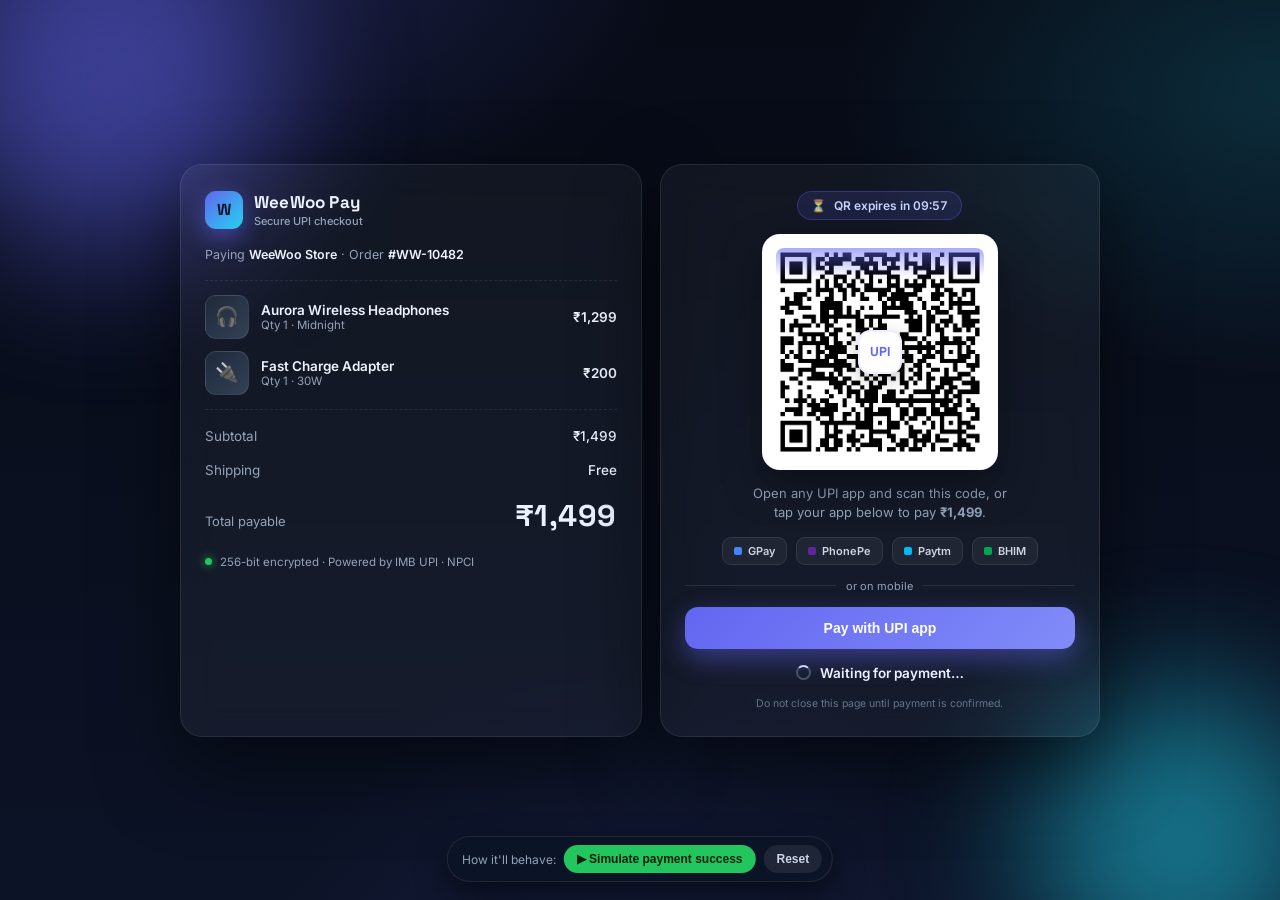
==== docs/imb/mockup/checkout-mockup.html @ d008a726 "Add branded high-end checkout page mockup Self-contained interactive HTML mockup of the WeeWoo Pay U" ====
<!doctype html>
<html lang="en">
<head>
<meta charset="utf-8"/>
<meta name="viewport" content="width=device-width, initial-scale=1"/>
<title>WeeWoo Pay — Checkout</title>
<link rel="preconnect" href="https://fonts.googleapis.com">
<link href="https://fonts.googleapis.com/css2?family=Inter:wght@400;500;600;700;800&family=Space+Grotesk:wght@500;600;700&display=swap" rel="stylesheet">
<style>
:root{
  --bg0:#070b16; --bg1:#0c1326; --card:rgba(255,255,255,.045);
  --stroke:rgba(255,255,255,.09); --text:#eef2ff; --muted:#94a3b8;
  --brand:#6366f1; --brand2:#22d3ee; --ok:#22c55e; --fail:#ef4444;
  --radius:22px;
}
*{box-sizing:border-box}
html,body{height:100%}
body{
  margin:0; font-family:Inter,-apple-system,BlinkMacSystemFont,"Segoe UI",sans-serif;
  color:var(--text); background:var(--bg0);
  background:
    radial-gradient(900px 500px at 12% -8%, rgba(99,102,241,.28), transparent 60%),
    radial-gradient(800px 520px at 100% 10%, rgba(34,211,238,.16), transparent 55%),
    radial-gradient(700px 700px at 50% 120%, rgba(99,102,241,.12), transparent 60%),
    linear-gradient(180deg,var(--bg0),var(--bg1));
  min-height:100vh; display:grid; place-items:center; padding:28px 16px;
  -webkit-font-smoothing:antialiased;
}
.orb{position:fixed;border-radius:50%;filter:blur(70px);opacity:.5;z-index:0;animation:float 14s ease-in-out infinite}
.orb.a{width:340px;height:340px;background:#6366f1;top:-80px;left:-60px}
.orb.b{width:300px;height:300px;background:#22d3ee;bottom:-90px;right:-50px;animation-delay:-5s}
@keyframes float{0%,100%{transform:translateY(0)}50%{transform:translateY(26px)}}

.wrap{position:relative;z-index:1;width:min(920px,100%);
  display:grid;grid-template-columns:1.05fr 1fr;gap:18px}
@media (max-width:760px){.wrap{grid-template-columns:1fr}}

.card{background:var(--card);border:1px solid var(--stroke);border-radius:var(--radius);
  backdrop-filter:blur(16px);box-shadow:0 30px 80px rgba(0,0,0,.5)}

/* ---- left: order summary ---- */
.summary{padding:26px 24px;display:flex;flex-direction:column;gap:18px}
.brand{display:flex;align-items:center;gap:11px}
.logo{width:38px;height:38px;border-radius:11px;display:grid;place-items:center;font-weight:800;
  font-family:"Space Grotesk";background:linear-gradient(135deg,var(--brand),var(--brand2));color:#04122b;
  box-shadow:0 8px 22px rgba(99,102,241,.5)}
.brand b{font-family:"Space Grotesk";font-size:17px;letter-spacing:.2px}
.brand span{display:block;font-size:11px;color:var(--muted);font-weight:500;margin-top:1px}
.merchant{font-size:12.5px;color:var(--muted)}
.merchant b{color:var(--text);font-weight:600}

.line{display:flex;justify-content:space-between;align-items:center;font-size:13.5px;color:var(--muted)}
.line .v{color:var(--text);font-weight:500}
.items{display:flex;flex-direction:column;gap:12px;padding:14px 0;border-top:1px dashed var(--stroke);border-bottom:1px dashed var(--stroke)}
.item{display:flex;gap:12px;align-items:center}
.thumb{width:44px;height:44px;border-radius:11px;background:linear-gradient(135deg,#1e293b,#334155);
  display:grid;place-items:center;font-size:19px;border:1px solid var(--stroke)}
.item .t{font-size:13.5px;font-weight:600}
.item .s{font-size:11.5px;color:var(--muted)}
.item .p{margin-left:auto;font-weight:600;font-size:13.5px}
.total{display:flex;justify-content:space-between;align-items:baseline}
.total .lbl{font-size:13px;color:var(--muted)}
.total .amt{font-family:"Space Grotesk";font-size:30px;font-weight:700;letter-spacing:.5px}
.secure{display:flex;align-items:center;gap:8px;font-size:11.5px;color:var(--muted);margin-top:2px}
.dotg{width:7px;height:7px;border-radius:50%;background:var(--ok);box-shadow:0 0 10px var(--ok)}

/* ---- right: payment ---- */
.pay{padding:26px 24px;display:flex;flex-direction:column;align-items:center;text-align:center;gap:14px;position:relative}
.pill{display:inline-flex;align-items:center;gap:8px;font-size:12px;font-weight:600;color:#c7d2fe;
  background:rgba(99,102,241,.14);border:1px solid rgba(99,102,241,.3);padding:6px 13px;border-radius:999px}
.timer{font-variant-numeric:tabular-nums}
.qrbox{position:relative;background:#fff;border-radius:18px;padding:14px;box-shadow:0 16px 40px rgba(0,0,0,.35)}
.qrbox img{display:block;width:208px;height:208px;border-radius:6px}
.qrbox .badge{position:absolute;inset:auto auto 50% 50%;transform:translate(-50%,50%);
  width:44px;height:44px;border-radius:12px;background:#fff;display:grid;place-items:center;
  box-shadow:0 6px 18px rgba(0,0,0,.25);font-weight:800;color:var(--brand);font-family:"Space Grotesk";font-size:13px;border:2px solid #eef}
.scanline{position:absolute;left:14px;right:14px;top:14px;height:30px;border-radius:8px;
  background:linear-gradient(180deg,rgba(99,102,241,.55),transparent);animation:scan 2.4s ease-in-out infinite;pointer-events:none}
@keyframes scan{0%,100%{transform:translateY(0)}50%{transform:translateY(178px)}}
.howto{font-size:13px;color:var(--muted);line-height:1.5;max-width:260px}
.apps{display:flex;gap:9px;justify-content:center;flex-wrap:wrap}
.appchip{font-size:11px;font-weight:600;color:#cbd5e1;background:rgba(255,255,255,.05);
  border:1px solid var(--stroke);padding:6px 11px;border-radius:9px;display:flex;align-items:center;gap:6px}
.appchip i{width:8px;height:8px;border-radius:2px;display:inline-block}
.sep{display:flex;align-items:center;gap:10px;width:100%;color:var(--muted);font-size:11px}
.sep::before,.sep::after{content:"";flex:1;height:1px;background:var(--stroke)}
.btn{width:100%;padding:13px;border-radius:13px;font-weight:700;font-size:14px;border:0;cursor:pointer;
  background:linear-gradient(135deg,var(--brand),#818cf8);color:#fff;box-shadow:0 10px 26px rgba(99,102,241,.45);
  transition:transform .15s ease, box-shadow .15s}
.btn:hover{transform:translateY(-1px);box-shadow:0 14px 32px rgba(99,102,241,.55)}
.status{display:flex;align-items:center;gap:9px;font-size:13.5px;font-weight:600;margin-top:2px}
.spin{width:15px;height:15px;border:2px solid #475569;border-top-color:#c7d2fe;border-radius:50%;animation:s 1s linear infinite}
@keyframes s{to{transform:rotate(360deg)}}
.foot{font-size:10.5px;color:#64748b;margin-top:2px}

/* success overlay */
.success{position:absolute;inset:0;border-radius:var(--radius);background:rgba(7,11,22,.86);
  backdrop-filter:blur(8px);display:none;flex-direction:column;align-items:center;justify-content:center;gap:14px;padding:26px;text-align:center;animation:fade .35s ease}
.success.show{display:flex}
@keyframes fade{from{opacity:0}to{opacity:1}}
.check{width:84px;height:84px;border-radius:50%;background:radial-gradient(circle at 50% 40%,#22c55e,#15803d);
  display:grid;place-items:center;box-shadow:0 0 0 8px rgba(34,197,94,.15),0 14px 40px rgba(34,197,94,.5);
  animation:pop .5s cubic-bezier(.2,1.4,.5,1)}
@keyframes pop{0%{transform:scale(.4);opacity:0}100%{transform:scale(1);opacity:1}}
.check svg{width:42px;height:42px}
.success h2{margin:4px 0 0;font-family:"Space Grotesk"}
.success .det{font-size:12.5px;color:var(--muted)}
.success .utr{font-size:11.5px;color:#cbd5e1;background:rgba(255,255,255,.05);border:1px solid var(--stroke);
  padding:6px 12px;border-radius:9px;font-variant-numeric:tabular-nums}

/* demo control */
.demo{position:fixed;z-index:5;left:50%;bottom:18px;transform:translateX(-50%);
  display:flex;gap:8px;align-items:center;background:rgba(12,19,38,.9);border:1px solid var(--stroke);
  padding:8px 10px 8px 14px;border-radius:999px;font-size:12px;color:var(--muted);box-shadow:0 12px 30px rgba(0,0,0,.5)}
.demo button{font-size:12px;font-weight:700;border:0;border-radius:999px;padding:7px 13px;cursor:pointer}
.demo .ok{background:var(--ok);color:#04210f}
.demo .re{background:rgba(255,255,255,.08);color:#cbd5e1}
</style>
</head>
<body>
<div class="orb a"></div><div class="orb b"></div>

<div class="wrap">
  <!-- LEFT: order summary -->
  <section class="card summary">
    <div class="brand">
      <div class="logo">W</div>
      <div><b>WeeWoo Pay</b><span>Secure UPI checkout</span></div>
    </div>
    <div class="merchant">Paying <b>WeeWoo Store</b> · Order <b>#WW-10482</b></div>
    <div class="items">
      <div class="item"><div class="thumb">🎧</div>
        <div><div class="t">Aurora Wireless Headphones</div><div class="s">Qty 1 · Midnight</div></div>
        <div class="p">₹1,299</div></div>
      <div class="item"><div class="thumb">🔌</div>
        <div><div class="t">Fast Charge Adapter</div><div class="s">Qty 1 · 30W</div></div>
        <div class="p">₹200</div></div>
    </div>
    <div class="line"><span>Subtotal</span><span class="v">₹1,499</span></div>
    <div class="line"><span>Shipping</span><span class="v">Free</span></div>
    <div class="total"><span class="lbl">Total payable</span><span class="amt">₹1,499</span></div>
    <div class="secure"><span class="dotg"></span>256-bit encrypted · Powered by IMB UPI · NPCI</div>
  </section>

  <!-- RIGHT: payment -->
  <section class="card pay">
    <div class="pill">⏳ <span>QR expires in <span class="timer" id="timer">09:58</span></span></div>
    <div class="qrbox">
      <div class="scanline"></div>
      <img alt="Scan to pay" src="[data-uri]"/>
      <div class="badge">UPI</div>
    </div>
    <div class="howto">Open any UPI app and scan this code, or tap your app below to pay <b>₹1,499</b>.</div>
    <div class="apps">
      <span class="appchip"><i style="background:#4285f4"></i>GPay</span>
      <span class="appchip"><i style="background:#5f259f"></i>PhonePe</span>
      <span class="appchip"><i style="background:#00baf2"></i>Paytm</span>
      <span class="appchip"><i style="background:#00a651"></i>BHIM</span>
    </div>
    <div class="sep">or on mobile</div>
    <button class="btn" onclick="alert('On a phone this opens your UPI app via the bhim_link / paytm_link')">Pay with UPI app</button>
    <div class="status" id="status"><span class="spin"></span><span>Waiting for payment…</span></div>
    <div class="foot">Do not close this page until payment is confirmed.</div>

    <!-- success state -->
    <div class="success" id="success">
      <div class="check"><svg viewBox="0 0 24 24" fill="none" stroke="#04210f" stroke-width="3.2" stroke-linecap="round" stroke-linejoin="round"><path d="M4 12.5l5 5L20 6.5"/></svg></div>
      <h2>Payment received</h2>
      <div class="det">₹1,499 paid successfully</div>
      <div class="utr">UTR · 435644746487</div>
      <div class="det" style="margin-top:4px">Redirecting you back to the store…</div>
    </div>
  </section>
</div>

<div class="demo">
  How it'll behave:
  <button class="ok" onclick="document.getElementById('success').classList.add('show')">▶ Simulate payment success</button>
  <button class="re" onclick="document.getElementById('success').classList.remove('show')">Reset</button>
</div>

<script>
// countdown (purely cosmetic for the mockup)
let t=598; const el=document.getElementById('timer');
setInterval(()=>{ if(t>0){t--; const m=String(Math.floor(t/60)).padStart(2,'0'); const s=String(t%60).padStart(2,'0'); el.textContent=m+':'+s; }},1000);
// In the real page, JS polls /api/payments/{order_id}/status every 4s and reveals
// #success on status===SUCCESS, then redirects to the WooCommerce thank-you page.
</script>
</body>
</html>
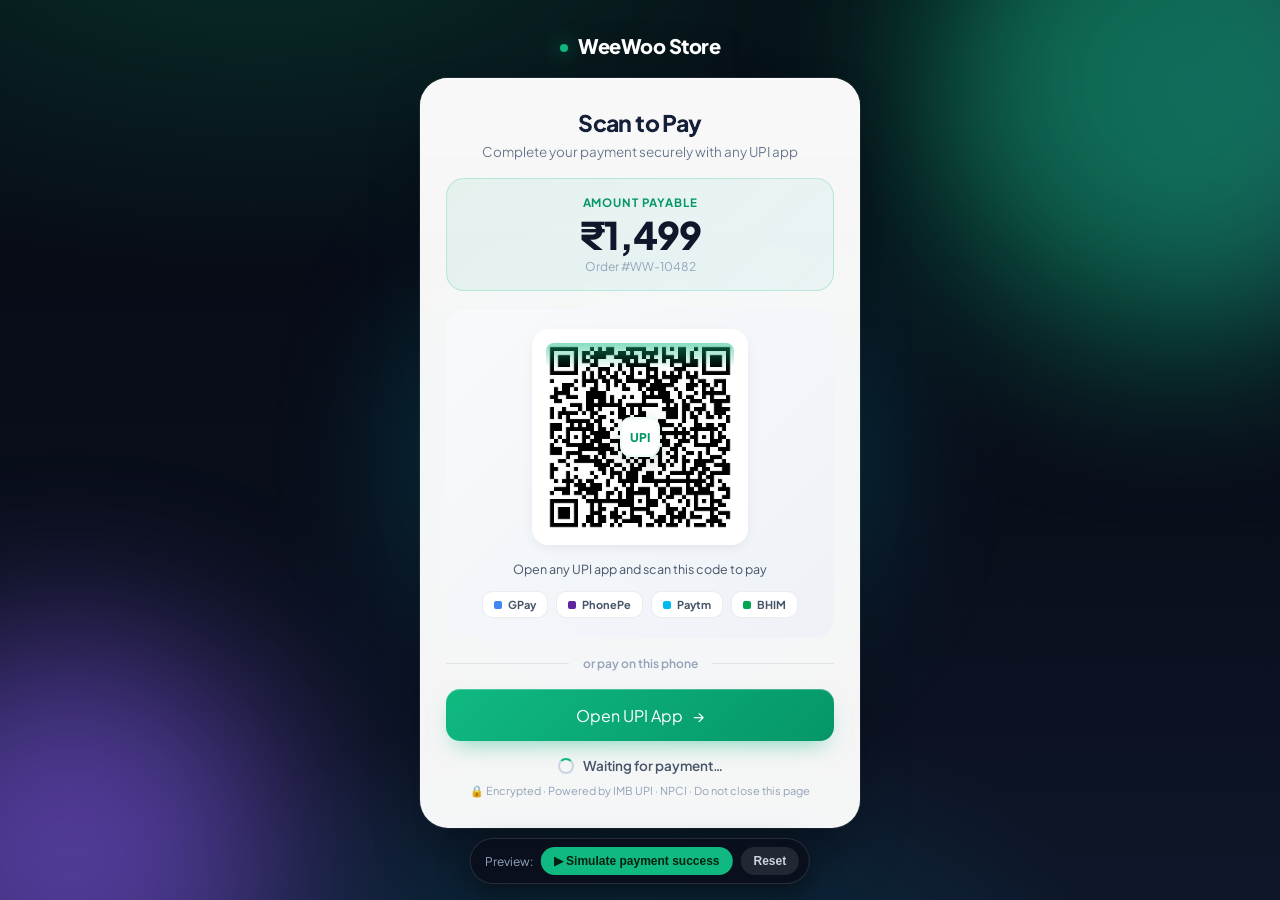
==== commit b7d23a2a: "Redesign payment page to premium glass style; drop product list Match the WeeWoo Auth Pro look (Plus" ====
--- a/docs/imb/mockup/checkout-mockup.html
+++ b/docs/imb/mockup/checkout-mockup.html
@@ -1,190 +1,179 @@
-<!doctype html>
+<!DOCTYPE html>
 <html lang="en">
 <head>
-<meta charset="utf-8"/>
-<meta name="viewport" content="width=device-width, initial-scale=1"/>
-<title>WeeWoo Pay — Checkout</title>
+<meta charset="utf-8">
+<meta name="viewport" content="width=device-width, initial-scale=1.0, viewport-fit=cover">
+<meta name="theme-color" content="#0a0f1c">
+<title>WeeWoo Store — Secure Payment</title>
 <link rel="preconnect" href="https://fonts.googleapis.com">
-<link href="https://fonts.googleapis.com/css2?family=Inter:wght@400;500;600;700;800&family=Space+Grotesk:wght@500;600;700&display=swap" rel="stylesheet">
+<link rel="preconnect" href="https://fonts.gstatic.com" crossorigin>
+<link href="https://fonts.googleapis.com/css2?family=Plus+Jakarta+Sans:wght@400;500;600;700;800&display=swap" rel="stylesheet">
 <style>
 :root{
-  --bg0:#070b16; --bg1:#0c1326; --card:rgba(255,255,255,.045);
-  --stroke:rgba(255,255,255,.09); --text:#eef2ff; --muted:#94a3b8;
-  --brand:#6366f1; --brand2:#22d3ee; --ok:#22c55e; --fail:#ef4444;
-  --radius:22px;
+  --primary:#10B981; --primary-2:#059669; --primary-soft:rgba(16,185,129,.18);
+  --bg-1:#060912; --bg-2:#0a0f1c; --bg-3:#0e1629;
+  --card:rgba(255,255,255,.96); --card-line:rgba(15,23,42,.08);
+  --ink:#0f172a; --ink-soft:#475569; --ink-muted:#94a3b8;
+  --danger:#ef4444; --success:#10B981;
 }
-*{box-sizing:border-box}
-html,body{height:100%}
+*{margin:0;padding:0;box-sizing:border-box;-webkit-tap-highlight-color:transparent}
+html,body{height:100%;width:100%}
 body{
-  margin:0; font-family:Inter,-apple-system,BlinkMacSystemFont,"Segoe UI",sans-serif;
-  color:var(--text); background:var(--bg0);
+  font-family:'Plus Jakarta Sans',-apple-system,BlinkMacSystemFont,sans-serif;
+  min-height:100vh;min-height:100svh;color:#fff;
   background:
-    radial-gradient(900px 500px at 12% -8%, rgba(99,102,241,.28), transparent 60%),
-    radial-gradient(800px 520px at 100% 10%, rgba(34,211,238,.16), transparent 55%),
-    radial-gradient(700px 700px at 50% 120%, rgba(99,102,241,.12), transparent 60%),
-    linear-gradient(180deg,var(--bg0),var(--bg1));
-  min-height:100vh; display:grid; place-items:center; padding:28px 16px;
-  -webkit-font-smoothing:antialiased;
+    radial-gradient(1200px 600px at 20% -10%,rgba(16,185,129,.22),transparent 60%),
+    radial-gradient(900px 500px at 110% 10%,rgba(139,92,246,.18),transparent 55%),
+    radial-gradient(800px 500px at 50% 110%,rgba(6,182,212,.16),transparent 60%),
+    linear-gradient(180deg,var(--bg-1) 0%,var(--bg-2) 60%,var(--bg-3) 100%);
+  display:flex;align-items:center;justify-content:center;
+  padding:24px 16px;position:relative;overflow:hidden;
 }
-.orb{position:fixed;border-radius:50%;filter:blur(70px);opacity:.5;z-index:0;animation:float 14s ease-in-out infinite}
-.orb.a{width:340px;height:340px;background:#6366f1;top:-80px;left:-60px}
-.orb.b{width:300px;height:300px;background:#22d3ee;bottom:-90px;right:-50px;animation-delay:-5s}
-@keyframes float{0%,100%{transform:translateY(0)}50%{transform:translateY(26px)}}
+.orbs{position:fixed;inset:0;overflow:hidden;pointer-events:none;z-index:0}
+.orb{position:absolute;border-radius:50%;filter:blur(90px);opacity:.55;animation:floaty 22s ease-in-out infinite}
+.orb.a{width:520px;height:520px;background:var(--primary);top:-180px;right:-160px}
+.orb.b{width:420px;height:420px;background:#8B5CF6;bottom:-160px;left:-140px;animation-delay:-7s}
+.orb.c{width:360px;height:360px;background:#06b6d4;top:50%;left:50%;transform:translate(-50%,-50%);animation-delay:-12s}
+@keyframes floaty{0%,100%{transform:translate(0,0) scale(1)}33%{transform:translate(28px,-24px) scale(1.06)}66%{transform:translate(-22px,18px) scale(.96)}}
 
-.wrap{position:relative;z-index:1;width:min(920px,100%);
-  display:grid;grid-template-columns:1.05fr 1fr;gap:18px}
-@media (max-width:760px){.wrap{grid-template-columns:1fr}}
+.stage{width:100%;max-width:440px;position:relative;z-index:10}
+.brand{text-align:center;margin-bottom:20px;color:#fff;letter-spacing:-.5px;font-weight:800;font-size:20px;text-shadow:0 2px 24px rgba(0,0,0,.35)}
+.brand .dot{display:inline-block;width:8px;height:8px;background:var(--primary);border-radius:50%;margin-right:10px;vertical-align:middle;box-shadow:0 0 20px var(--primary)}
 
-.card{background:var(--card);border:1px solid var(--stroke);border-radius:var(--radius);
-  backdrop-filter:blur(16px);box-shadow:0 30px 80px rgba(0,0,0,.5)}
+.card{position:relative;background:var(--card);border-radius:28px;padding:30px 26px;
+  box-shadow:0 30px 60px -20px rgba(0,0,0,.55),0 0 0 1px rgba(255,255,255,.08),inset 0 1px 0 rgba(255,255,255,.7);
+  animation:cardIn .55s cubic-bezier(.16,1,.3,1)}
+.card::before{content:"";position:absolute;inset:0;border-radius:inherit;pointer-events:none;
+  background:linear-gradient(180deg,rgba(255,255,255,.5),transparent 40%);mix-blend-mode:overlay;opacity:.8}
+@keyframes cardIn{from{opacity:0;transform:translateY(18px) scale(.98)}to{opacity:1;transform:translateY(0) scale(1)}}
 
-/* ---- left: order summary ---- */
-.summary{padding:26px 24px;display:flex;flex-direction:column;gap:18px}
-.brand{display:flex;align-items:center;gap:11px}
-.logo{width:38px;height:38px;border-radius:11px;display:grid;place-items:center;font-weight:800;
-  font-family:"Space Grotesk";background:linear-gradient(135deg,var(--brand),var(--brand2));color:#04122b;
-  box-shadow:0 8px 22px rgba(99,102,241,.5)}
-.brand b{font-family:"Space Grotesk";font-size:17px;letter-spacing:.2px}
-.brand span{display:block;font-size:11px;color:var(--muted);font-weight:500;margin-top:1px}
-.merchant{font-size:12.5px;color:var(--muted)}
-.merchant b{color:var(--text);font-weight:600}
+.h{text-align:center;margin-bottom:18px}
+.h h1{color:var(--ink);font-size:23px;font-weight:800;letter-spacing:-.6px}
+.h p{color:var(--ink-soft);font-size:13.5px;margin-top:6px}
 
-.line{display:flex;justify-content:space-between;align-items:center;font-size:13.5px;color:var(--muted)}
-.line .v{color:var(--text);font-weight:500}
-.items{display:flex;flex-direction:column;gap:12px;padding:14px 0;border-top:1px dashed var(--stroke);border-bottom:1px dashed var(--stroke)}
-.item{display:flex;gap:12px;align-items:center}
-.thumb{width:44px;height:44px;border-radius:11px;background:linear-gradient(135deg,#1e293b,#334155);
-  display:grid;place-items:center;font-size:19px;border:1px solid var(--stroke)}
-.item .t{font-size:13.5px;font-weight:600}
-.item .s{font-size:11.5px;color:var(--muted)}
-.item .p{margin-left:auto;font-weight:600;font-size:13.5px}
-.total{display:flex;justify-content:space-between;align-items:baseline}
-.total .lbl{font-size:13px;color:var(--muted)}
-.total .amt{font-family:"Space Grotesk";font-size:30px;font-weight:700;letter-spacing:.5px}
-.secure{display:flex;align-items:center;gap:8px;font-size:11.5px;color:var(--muted);margin-top:2px}
-.dotg{width:7px;height:7px;border-radius:50%;background:var(--ok);box-shadow:0 0 10px var(--ok)}
+/* amount */
+.amount{position:relative;text-align:center;background:linear-gradient(135deg,rgba(16,185,129,.08),rgba(6,182,212,.05));
+  border:1px solid rgba(16,185,129,.22);border-radius:18px;padding:16px;margin-bottom:18px}
+.amount .lbl{font-size:11.5px;font-weight:700;letter-spacing:.08em;text-transform:uppercase;color:var(--primary-2)}
+.amount .val{color:var(--ink);font-size:38px;font-weight:800;letter-spacing:-1px;line-height:1.1;margin-top:4px}
+.amount .ord{font-size:12px;color:var(--ink-muted);margin-top:4px}
 
-/* ---- right: payment ---- */
-.pay{padding:26px 24px;display:flex;flex-direction:column;align-items:center;text-align:center;gap:14px;position:relative}
-.pill{display:inline-flex;align-items:center;gap:8px;font-size:12px;font-weight:600;color:#c7d2fe;
-  background:rgba(99,102,241,.14);border:1px solid rgba(99,102,241,.3);padding:6px 13px;border-radius:999px}
-.timer{font-variant-numeric:tabular-nums}
-.qrbox{position:relative;background:#fff;border-radius:18px;padding:14px;box-shadow:0 16px 40px rgba(0,0,0,.35)}
-.qrbox img{display:block;width:208px;height:208px;border-radius:6px}
-.qrbox .badge{position:absolute;inset:auto auto 50% 50%;transform:translate(-50%,50%);
-  width:44px;height:44px;border-radius:12px;background:#fff;display:grid;place-items:center;
-  box-shadow:0 6px 18px rgba(0,0,0,.25);font-weight:800;color:var(--brand);font-family:"Space Grotesk";font-size:13px;border:2px solid #eef}
-.scanline{position:absolute;left:14px;right:14px;top:14px;height:30px;border-radius:8px;
-  background:linear-gradient(180deg,rgba(99,102,241,.55),transparent);animation:scan 2.4s ease-in-out infinite;pointer-events:none}
-@keyframes scan{0%,100%{transform:translateY(0)}50%{transform:translateY(178px)}}
-.howto{font-size:13px;color:var(--muted);line-height:1.5;max-width:260px}
-.apps{display:flex;gap:9px;justify-content:center;flex-wrap:wrap}
-.appchip{font-size:11px;font-weight:600;color:#cbd5e1;background:rgba(255,255,255,.05);
-  border:1px solid var(--stroke);padding:6px 11px;border-radius:9px;display:flex;align-items:center;gap:6px}
+/* QR */
+.qr-wrap{position:relative;background:linear-gradient(135deg,#f8fafc,#eef2f7);border-radius:20px;padding:20px;text-align:center}
+.qr-wrap .box{position:relative;background:#fff;padding:14px;border-radius:16px;display:inline-block;box-shadow:0 4px 14px -4px rgba(15,23,42,.1)}
+.qr-wrap .box img{width:188px;height:188px;display:block;border-radius:6px}
+.qr-wrap .scan{position:absolute;left:14px;right:14px;top:14px;height:26px;border-radius:8px;
+  background:linear-gradient(180deg,rgba(16,185,129,.5),transparent);animation:scan 2.4s ease-in-out infinite;pointer-events:none}
+@keyframes scan{0%,100%{transform:translateY(0)}50%{transform:translateY(158px)}}
+.qr-wrap .badge{position:absolute;left:50%;top:50%;transform:translate(-50%,-50%);width:40px;height:40px;border-radius:11px;
+  background:#fff;display:grid;place-items:center;box-shadow:0 6px 18px rgba(0,0,0,.18);font-weight:800;color:var(--primary-2);font-size:12px;border:2px solid #ecfdf5}
+.qr-hint{margin-top:12px;font-size:12.5px;color:var(--ink-soft)}
+
+/* apps */
+.apps{display:flex;gap:8px;justify-content:center;flex-wrap:wrap;margin-top:14px}
+.appchip{font-size:11px;font-weight:700;color:var(--ink-soft);background:#fff;border:1px solid var(--card-line);padding:6px 11px;border-radius:10px;display:flex;align-items:center;gap:6px}
 .appchip i{width:8px;height:8px;border-radius:2px;display:inline-block}
-.sep{display:flex;align-items:center;gap:10px;width:100%;color:var(--muted);font-size:11px}
-.sep::before,.sep::after{content:"";flex:1;height:1px;background:var(--stroke)}
-.btn{width:100%;padding:13px;border-radius:13px;font-weight:700;font-size:14px;border:0;cursor:pointer;
-  background:linear-gradient(135deg,var(--brand),#818cf8);color:#fff;box-shadow:0 10px 26px rgba(99,102,241,.45);
-  transition:transform .15s ease, box-shadow .15s}
-.btn:hover{transform:translateY(-1px);box-shadow:0 14px 32px rgba(99,102,241,.55)}
-.status{display:flex;align-items:center;gap:9px;font-size:13.5px;font-weight:600;margin-top:2px}
-.spin{width:15px;height:15px;border:2px solid #475569;border-top-color:#c7d2fe;border-radius:50%;animation:s 1s linear infinite}
-@keyframes s{to{transform:rotate(360deg)}}
-.foot{font-size:10.5px;color:#64748b;margin-top:2px}
+
+.div{display:flex;align-items:center;gap:14px;margin:18px 0;color:var(--ink-muted);font-size:12px;font-weight:600}
+.div::before,.div::after{content:"";flex:1;height:1px;background:var(--card-line)}
+
+.btn{display:inline-flex;align-items:center;justify-content:center;gap:10px;width:100%;min-height:52px;padding:14px 20px;
+  font:700 15px/1 inherit;border:0;border-radius:14px;cursor:pointer;color:#fff;text-decoration:none;
+  background:linear-gradient(135deg,var(--primary),var(--primary-2));
+  box-shadow:0 10px 24px -10px rgba(16,185,129,.6),inset 0 1px 0 rgba(255,255,255,.25);transition:transform .2s,box-shadow .25s}
+.btn:hover{transform:translateY(-1px);box-shadow:0 14px 30px -10px rgba(16,185,129,.7)}
+.btn .arrow{transition:transform .25s}.btn:hover .arrow{transform:translateX(4px)}
+
+.status{display:flex;align-items:center;justify-content:center;gap:9px;font-size:13.5px;font-weight:600;color:var(--ink-soft);margin-top:16px}
+.status.fail{color:var(--danger)}
+.spin{width:16px;height:16px;border:2px solid #cbd5e1;border-top-color:var(--primary);border-radius:50%;animation:spin .8s linear infinite}
+@keyframes spin{to{transform:rotate(360deg)}}
+.foot-note{text-align:center;font-size:11px;color:var(--ink-muted);margin-top:10px}
+
+.foot{text-align:center;margin-top:18px}
+.foot a{color:rgba(255,255,255,.7);font-size:13px;font-weight:600;text-decoration:none}
+.foot a:hover{color:#fff}
 
 /* success overlay */
-.success{position:absolute;inset:0;border-radius:var(--radius);background:rgba(7,11,22,.86);
-  backdrop-filter:blur(8px);display:none;flex-direction:column;align-items:center;justify-content:center;gap:14px;padding:26px;text-align:center;animation:fade .35s ease}
+.success{position:absolute;inset:0;border-radius:28px;background:rgba(255,255,255,.97);
+  display:none;flex-direction:column;align-items:center;justify-content:center;gap:8px;padding:28px;text-align:center;animation:fade .3s ease}
 .success.show{display:flex}
 @keyframes fade{from{opacity:0}to{opacity:1}}
-.check{width:84px;height:84px;border-radius:50%;background:radial-gradient(circle at 50% 40%,#22c55e,#15803d);
-  display:grid;place-items:center;box-shadow:0 0 0 8px rgba(34,197,94,.15),0 14px 40px rgba(34,197,94,.5);
-  animation:pop .5s cubic-bezier(.2,1.4,.5,1)}
+.success .ic{width:84px;height:84px;border-radius:24px;background:linear-gradient(135deg,var(--primary),#06b6d4);
+  display:grid;place-items:center;box-shadow:0 20px 40px -15px rgba(16,185,129,.55),inset 0 1px 0 rgba(255,255,255,.4);
+  animation:pop .5s cubic-bezier(.2,1.4,.5,1);margin-bottom:8px}
 @keyframes pop{0%{transform:scale(.4);opacity:0}100%{transform:scale(1);opacity:1}}
-.check svg{width:42px;height:42px}
-.success h2{margin:4px 0 0;font-family:"Space Grotesk"}
-.success .det{font-size:12.5px;color:var(--muted)}
-.success .utr{font-size:11.5px;color:#cbd5e1;background:rgba(255,255,255,.05);border:1px solid var(--stroke);
-  padding:6px 12px;border-radius:9px;font-variant-numeric:tabular-nums}
+.success .ic svg{width:42px;height:42px;stroke:#fff;fill:none;stroke-width:3;stroke-linecap:round;stroke-linejoin:round}
+.success h2{color:var(--ink);font-size:22px;font-weight:800}
+.success p{color:var(--ink-soft);font-size:13.5px}
+.success .utr{margin-top:6px;font-size:12px;color:var(--ink-soft);background:#f1f5f9;border:1px solid var(--card-line);padding:6px 12px;border-radius:10px}
 
-/* demo control */
-.demo{position:fixed;z-index:5;left:50%;bottom:18px;transform:translateX(-50%);
-  display:flex;gap:8px;align-items:center;background:rgba(12,19,38,.9);border:1px solid var(--stroke);
-  padding:8px 10px 8px 14px;border-radius:999px;font-size:12px;color:var(--muted);box-shadow:0 12px 30px rgba(0,0,0,.5)}
+@media (max-width:480px){.card{padding:26px 20px;border-radius:24px}.orb.c{display:none}}
+
+.demo{position:fixed;z-index:20;left:50%;bottom:16px;transform:translateX(-50%);display:flex;gap:8px;align-items:center;
+  background:rgba(10,15,28,.92);border:1px solid rgba(255,255,255,.12);padding:8px 10px 8px 14px;border-radius:999px;
+  font-size:12px;color:#94a3b8;box-shadow:0 12px 30px rgba(0,0,0,.5)}
 .demo button{font-size:12px;font-weight:700;border:0;border-radius:999px;padding:7px 13px;cursor:pointer}
-.demo .ok{background:var(--ok);color:#04210f}
-.demo .re{background:rgba(255,255,255,.08);color:#cbd5e1}
+.demo .ok{background:var(--primary);color:#04210f}.demo .re{background:rgba(255,255,255,.1);color:#cbd5e1}
 </style>
 </head>
 <body>
-<div class="orb a"></div><div class="orb b"></div>
+<div class="orbs"><div class="orb a"></div><div class="orb b"></div><div class="orb c"></div></div>
 
-<div class="wrap">
-  <!-- LEFT: order summary -->
-  <section class="card summary">
-    <div class="brand">
-      <div class="logo">W</div>
-      <div><b>WeeWoo Pay</b><span>Secure UPI checkout</span></div>
+<div class="stage">
+  <div class="brand"><span class="dot"></span>WeeWoo Store</div>
+
+  <div class="card">
+    <div class="h">
+      <h1>Scan to Pay</h1>
+      <p>Complete your payment securely with any UPI app</p>
     </div>
-    <div class="merchant">Paying <b>WeeWoo Store</b> · Order <b>#WW-10482</b></div>
-    <div class="items">
-      <div class="item"><div class="thumb">🎧</div>
-        <div><div class="t">Aurora Wireless Headphones</div><div class="s">Qty 1 · Midnight</div></div>
-        <div class="p">₹1,299</div></div>
-      <div class="item"><div class="thumb">🔌</div>
-        <div><div class="t">Fast Charge Adapter</div><div class="s">Qty 1 · 30W</div></div>
-        <div class="p">₹200</div></div>
+
+    <div class="amount">
+      <div class="lbl">Amount Payable</div>
+      <div class="val">₹1,499</div>
+      <div class="ord">Order #WW-10482</div>
     </div>
-    <div class="line"><span>Subtotal</span><span class="v">₹1,499</span></div>
-    <div class="line"><span>Shipping</span><span class="v">Free</span></div>
-    <div class="total"><span class="lbl">Total payable</span><span class="amt">₹1,499</span></div>
-    <div class="secure"><span class="dotg"></span>256-bit encrypted · Powered by IMB UPI · NPCI</div>
-  </section>
 
-  <!-- RIGHT: payment -->
-  <section class="card pay">
-    <div class="pill">⏳ <span>QR expires in <span class="timer" id="timer">09:58</span></span></div>
-    <div class="qrbox">
-      <div class="scanline"></div>
-      <img alt="Scan to pay" src="[data-uri]"/>
-      <div class="badge">UPI</div>
+    <div class="qr-wrap">
+      <div class="box">
+        <div class="scan"></div>
+        <img alt="Scan to pay" src="[data-uri]">
+        <div class="badge">UPI</div>
+      </div>
+      <div class="qr-hint">Open any UPI app and scan this code to pay</div>
+      <div class="apps">
+        <span class="appchip"><i style="background:#4285f4"></i>GPay</span>
+        <span class="appchip"><i style="background:#5f259f"></i>PhonePe</span>
+        <span class="appchip"><i style="background:#00baf2"></i>Paytm</span>
+        <span class="appchip"><i style="background:#00a651"></i>BHIM</span>
+      </div>
     </div>
-    <div class="howto">Open any UPI app and scan this code, or tap your app below to pay <b>₹1,499</b>.</div>
-    <div class="apps">
-      <span class="appchip"><i style="background:#4285f4"></i>GPay</span>
-      <span class="appchip"><i style="background:#5f259f"></i>PhonePe</span>
-      <span class="appchip"><i style="background:#00baf2"></i>Paytm</span>
-      <span class="appchip"><i style="background:#00a651"></i>BHIM</span>
+
+    <div class="div">or pay on this phone</div>
+    <a class="btn" href="#" onclick="alert('On a phone this opens your UPI app via the bhim_link.');return false;">
+      Open UPI App <span class="arrow">→</span>
+    </a>
+
+    <div class="status" id="status"><span class="spin"></span><span>Waiting for payment…</span></div>
+    <div class="foot-note">🔒 Encrypted · Powered by IMB UPI · NPCI · Do not close this page</div>
+
+    <div class="success" id="success">
+      <div class="ic"><svg viewBox="0 0 24 24"><path d="M4 12.5l5 5L20 6.5"/></svg></div>
+      <h2>Payment received</h2>
+      <p>₹1,499 paid successfully</p>
+      <div class="utr">UTR · 435644746487</div>
+      <p style="margin-top:8px">Redirecting to your order…</p>
     </div>
-    <div class="sep">or on mobile</div>
-    <button class="btn" onclick="alert('On a phone this opens your UPI app via the bhim_link / paytm_link')">Pay with UPI app</button>
-    <div class="status" id="status"><span class="spin"></span><span>Waiting for payment…</span></div>
-    <div class="foot">Do not close this page until payment is confirmed.</div>
+  </div>
 
-    <!-- success state -->
-    <div class="success" id="success">
-      <div class="check"><svg viewBox="0 0 24 24" fill="none" stroke="#04210f" stroke-width="3.2" stroke-linecap="round" stroke-linejoin="round"><path d="M4 12.5l5 5L20 6.5"/></svg></div>
-      <h2>Payment received</h2>
-      <div class="det">₹1,499 paid successfully</div>
-      <div class="utr">UTR · 435644746487</div>
-      <div class="det" style="margin-top:4px">Redirecting you back to the store…</div>
-    </div>
-  </section>
+  <div class="foot"><a href="#">← Return to WeeWoo Store</a></div>
 </div>
 
 <div class="demo">
-  How it'll behave:
+  Preview:
   <button class="ok" onclick="document.getElementById('success').classList.add('show')">▶ Simulate payment success</button>
   <button class="re" onclick="document.getElementById('success').classList.remove('show')">Reset</button>
 </div>
-
-<script>
-// countdown (purely cosmetic for the mockup)
-let t=598; const el=document.getElementById('timer');
-setInterval(()=>{ if(t>0){t--; const m=String(Math.floor(t/60)).padStart(2,'0'); const s=String(t%60).padStart(2,'0'); el.textContent=m+':'+s; }},1000);
-// In the real page, JS polls /api/payments/{order_id}/status every 4s and reveals
-// #success on status===SUCCESS, then redirects to the WooCommerce thank-you page.
-</script>
 </body>
 </html>
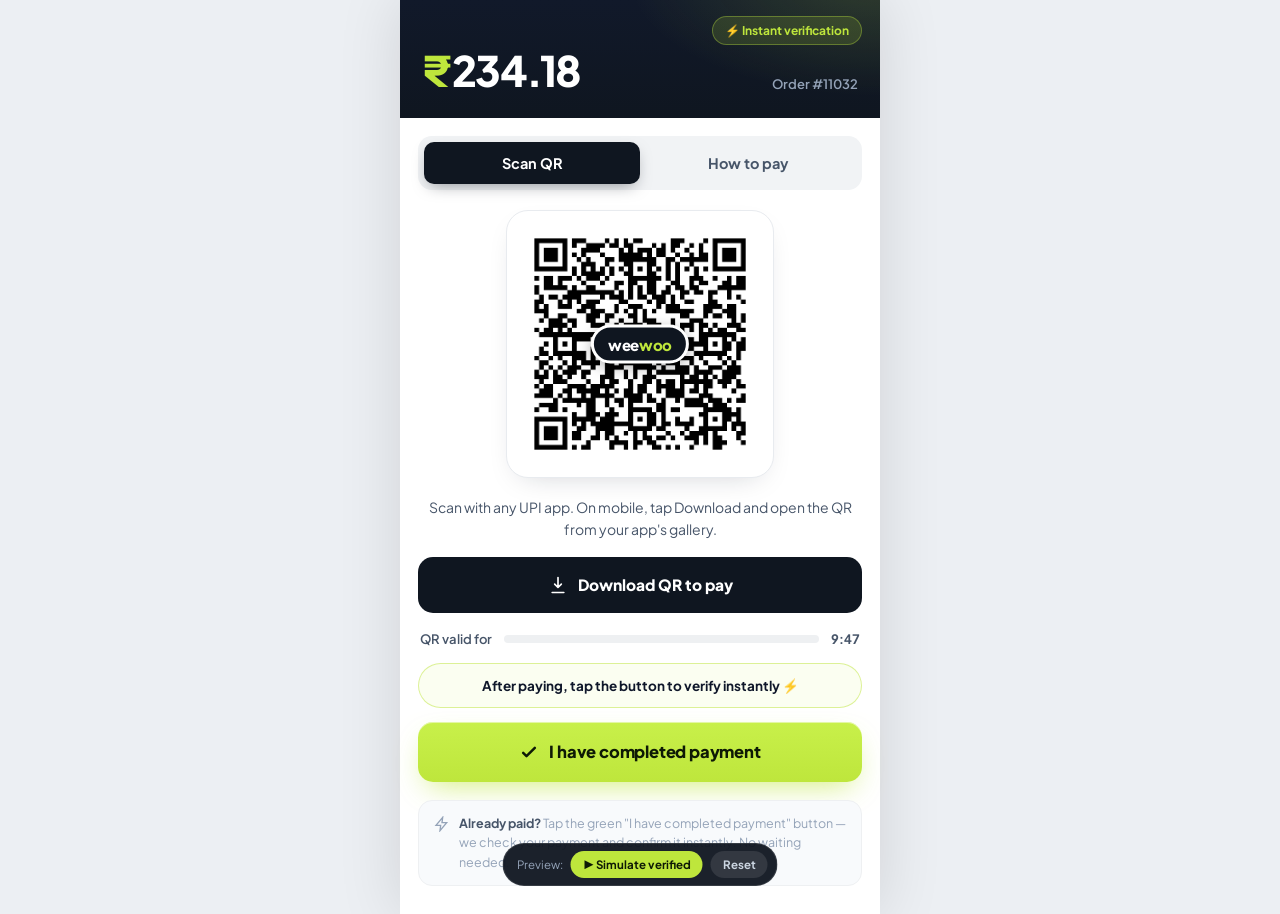
==== commit 3240847b: "Rebuild checkout mockup to match weewoo.in design Match the real weewoo.in/checkout screenshot: dark" ====
--- a/docs/imb/mockup/checkout-mockup.html
+++ b/docs/imb/mockup/checkout-mockup.html
@@ -3,177 +3,193 @@
 <head>
 <meta charset="utf-8">
 <meta name="viewport" content="width=device-width, initial-scale=1.0, viewport-fit=cover">
-<meta name="theme-color" content="#0a0f1c">
-<title>WeeWoo Store — Secure Payment</title>
+<meta name="theme-color" content="#0f1620">
+<title>weewoo — Checkout</title>
 <link rel="preconnect" href="https://fonts.googleapis.com">
 <link rel="preconnect" href="https://fonts.gstatic.com" crossorigin>
 <link href="https://fonts.googleapis.com/css2?family=Plus+Jakarta+Sans:wght@400;500;600;700;800&display=swap" rel="stylesheet">
 <style>
 :root{
-  --primary:#10B981; --primary-2:#059669; --primary-soft:rgba(16,185,129,.18);
-  --bg-1:#060912; --bg-2:#0a0f1c; --bg-3:#0e1629;
-  --card:rgba(255,255,255,.96); --card-line:rgba(15,23,42,.08);
+  --lime:#bee63c; --lime-2:#a9d62f; --lime-soft:rgba(190,230,60,.14);
+  --dark:#0f1620; --dark-2:#162030;
   --ink:#0f172a; --ink-soft:#475569; --ink-muted:#94a3b8;
-  --danger:#ef4444; --success:#10B981;
+  --line:#e8ebef; --track:#eef0f2; --danger:#ef4444;
 }
 *{margin:0;padding:0;box-sizing:border-box;-webkit-tap-highlight-color:transparent}
-html,body{height:100%;width:100%}
-body{
-  font-family:'Plus Jakarta Sans',-apple-system,BlinkMacSystemFont,sans-serif;
-  min-height:100vh;min-height:100svh;color:#fff;
-  background:
-    radial-gradient(1200px 600px at 20% -10%,rgba(16,185,129,.22),transparent 60%),
-    radial-gradient(900px 500px at 110% 10%,rgba(139,92,246,.18),transparent 55%),
-    radial-gradient(800px 500px at 50% 110%,rgba(6,182,212,.16),transparent 60%),
-    linear-gradient(180deg,var(--bg-1) 0%,var(--bg-2) 60%,var(--bg-3) 100%);
-  display:flex;align-items:center;justify-content:center;
-  padding:24px 16px;position:relative;overflow:hidden;
-}
-.orbs{position:fixed;inset:0;overflow:hidden;pointer-events:none;z-index:0}
-.orb{position:absolute;border-radius:50%;filter:blur(90px);opacity:.55;animation:floaty 22s ease-in-out infinite}
-.orb.a{width:520px;height:520px;background:var(--primary);top:-180px;right:-160px}
-.orb.b{width:420px;height:420px;background:#8B5CF6;bottom:-160px;left:-140px;animation-delay:-7s}
-.orb.c{width:360px;height:360px;background:#06b6d4;top:50%;left:50%;transform:translate(-50%,-50%);animation-delay:-12s}
-@keyframes floaty{0%,100%{transform:translate(0,0) scale(1)}33%{transform:translate(28px,-24px) scale(1.06)}66%{transform:translate(-22px,18px) scale(.96)}}
+body{font-family:'Plus Jakarta Sans',-apple-system,BlinkMacSystemFont,sans-serif;background:#eceff3;color:var(--ink);min-height:100vh}
+.sheet{max-width:480px;margin:0 auto;background:#fff;min-height:100vh;position:relative;box-shadow:0 0 60px rgba(0,0,0,.12)}
 
-.stage{width:100%;max-width:440px;position:relative;z-index:10}
-.brand{text-align:center;margin-bottom:20px;color:#fff;letter-spacing:-.5px;font-weight:800;font-size:20px;text-shadow:0 2px 24px rgba(0,0,0,.35)}
-.brand .dot{display:inline-block;width:8px;height:8px;background:var(--primary);border-radius:50%;margin-right:10px;vertical-align:middle;box-shadow:0 0 20px var(--primary)}
+/* dark header */
+.head{position:relative;background:radial-gradient(420px 200px at 100% -20%,rgba(190,230,60,.18),transparent 60%),linear-gradient(180deg,#11192a,var(--dark));
+  color:#fff;padding:22px 22px 26px;overflow:hidden}
+.head .verify-pill{position:absolute;top:16px;right:18px;display:inline-flex;align-items:center;gap:6px;font-size:12px;font-weight:700;
+  color:var(--lime);background:var(--lime-soft);border:1px solid rgba(190,230,60,.35);padding:6px 12px;border-radius:999px}
+.head .amt{font-size:42px;font-weight:800;letter-spacing:-1.5px;line-height:1.05;margin-top:26px}
+.head .amt .rs{color:var(--lime);margin-right:2px}
+.head .ord{position:absolute;right:22px;bottom:26px;font-size:13px;font-weight:600;color:#94a3b8}
 
-.card{position:relative;background:var(--card);border-radius:28px;padding:30px 26px;
-  box-shadow:0 30px 60px -20px rgba(0,0,0,.55),0 0 0 1px rgba(255,255,255,.08),inset 0 1px 0 rgba(255,255,255,.7);
-  animation:cardIn .55s cubic-bezier(.16,1,.3,1)}
-.card::before{content:"";position:absolute;inset:0;border-radius:inherit;pointer-events:none;
-  background:linear-gradient(180deg,rgba(255,255,255,.5),transparent 40%);mix-blend-mode:overlay;opacity:.8}
-@keyframes cardIn{from{opacity:0;transform:translateY(18px) scale(.98)}to{opacity:1;transform:translateY(0) scale(1)}}
+/* body */
+.body{padding:18px 18px 28px}
+.tabs{position:relative;display:grid;grid-template-columns:1fr 1fr;background:#f1f3f5;border-radius:14px;padding:6px;margin-bottom:20px}
+.tab{position:relative;z-index:2;border:0;background:transparent;font:inherit;font-weight:700;font-size:14.5px;color:var(--ink-soft);padding:12px;border-radius:10px;cursor:pointer;transition:color .25s}
+.tab.active{color:#fff}
+.tab-ind{position:absolute;z-index:1;top:6px;bottom:6px;left:6px;width:calc(50% - 6px);background:var(--dark);border-radius:10px;transition:transform .3s cubic-bezier(.16,1,.3,1);box-shadow:0 6px 16px -6px rgba(15,22,32,.5)}
+.tabs[data-active="how"] .tab-ind{transform:translateX(100%)}
 
-.h{text-align:center;margin-bottom:18px}
-.h h1{color:var(--ink);font-size:23px;font-weight:800;letter-spacing:-.6px}
-.h p{color:var(--ink-soft);font-size:13.5px;margin-top:6px}
+.pane{display:none;animation:fade .3s ease}.pane.active{display:block}
+@keyframes fade{from{opacity:0;transform:translateY(4px)}to{opacity:1;transform:translateY(0)}}
 
-/* amount */
-.amount{position:relative;text-align:center;background:linear-gradient(135deg,rgba(16,185,129,.08),rgba(6,182,212,.05));
-  border:1px solid rgba(16,185,129,.22);border-radius:18px;padding:16px;margin-bottom:18px}
-.amount .lbl{font-size:11.5px;font-weight:700;letter-spacing:.08em;text-transform:uppercase;color:var(--primary-2)}
-.amount .val{color:var(--ink);font-size:38px;font-weight:800;letter-spacing:-1px;line-height:1.1;margin-top:4px}
-.amount .ord{font-size:12px;color:var(--ink-muted);margin-top:4px}
+.qr-card{position:relative;width:max-content;margin:0 auto;background:#fff;border:1px solid var(--line);border-radius:22px;padding:18px;box-shadow:0 10px 30px -16px rgba(15,23,42,.25)}
+.qr-card img{display:block;width:230px;height:230px;border-radius:8px}
+.qr-logo{position:absolute;left:50%;top:50%;transform:translate(-50%,-50%);background:var(--dark);border-radius:999px;
+  padding:7px 14px;font-size:15px;font-weight:800;letter-spacing:-.3px;box-shadow:0 4px 14px rgba(0,0,0,.3);border:3px solid #fff}
+.qr-logo .w{color:#fff}.qr-logo .o{color:var(--lime)}
 
-/* QR */
-.qr-wrap{position:relative;background:linear-gradient(135deg,#f8fafc,#eef2f7);border-radius:20px;padding:20px;text-align:center}
-.qr-wrap .box{position:relative;background:#fff;padding:14px;border-radius:16px;display:inline-block;box-shadow:0 4px 14px -4px rgba(15,23,42,.1)}
-.qr-wrap .box img{width:188px;height:188px;display:block;border-radius:6px}
-.qr-wrap .scan{position:absolute;left:14px;right:14px;top:14px;height:26px;border-radius:8px;
-  background:linear-gradient(180deg,rgba(16,185,129,.5),transparent);animation:scan 2.4s ease-in-out infinite;pointer-events:none}
-@keyframes scan{0%,100%{transform:translateY(0)}50%{transform:translateY(158px)}}
-.qr-wrap .badge{position:absolute;left:50%;top:50%;transform:translate(-50%,-50%);width:40px;height:40px;border-radius:11px;
-  background:#fff;display:grid;place-items:center;box-shadow:0 6px 18px rgba(0,0,0,.18);font-weight:800;color:var(--primary-2);font-size:12px;border:2px solid #ecfdf5}
-.qr-hint{margin-top:12px;font-size:12.5px;color:var(--ink-soft)}
+.hint{text-align:center;color:var(--ink-soft);font-size:14px;line-height:1.6;margin:18px 6px 16px}
 
-/* apps */
-.apps{display:flex;gap:8px;justify-content:center;flex-wrap:wrap;margin-top:14px}
-.appchip{font-size:11px;font-weight:700;color:var(--ink-soft);background:#fff;border:1px solid var(--card-line);padding:6px 11px;border-radius:10px;display:flex;align-items:center;gap:6px}
-.appchip i{width:8px;height:8px;border-radius:2px;display:inline-block}
+.btn{display:flex;align-items:center;justify-content:center;gap:10px;width:100%;border:0;cursor:pointer;font:inherit;font-weight:800;border-radius:15px;transition:transform .18s,box-shadow .22s,filter .2s}
+.btn svg{width:20px;height:20px}
+.btn-dark{background:var(--dark);color:#fff;min-height:56px;font-size:15.5px}
+.btn-dark:hover{transform:translateY(-1px);box-shadow:0 12px 26px -12px rgba(15,22,32,.7)}
+.btn-lime{background:linear-gradient(180deg,#c8f04a,var(--lime));color:#0e1a05;min-height:60px;font-size:16.5px;letter-spacing:-.2px;
+  box-shadow:0 12px 30px -10px rgba(190,230,60,.7),inset 0 1px 0 rgba(255,255,255,.5)}
+.btn-lime:hover{transform:translateY(-1px);filter:brightness(1.03);box-shadow:0 16px 36px -10px rgba(190,230,60,.85)}
 
-.div{display:flex;align-items:center;gap:14px;margin:18px 0;color:var(--ink-muted);font-size:12px;font-weight:600}
-.div::before,.div::after{content:"";flex:1;height:1px;background:var(--card-line)}
+.valid{display:flex;align-items:center;gap:12px;margin:18px 2px 16px}
+.valid .lbl{font-size:13px;font-weight:600;color:var(--ink-soft);white-space:nowrap}
+.valid .track{flex:1;height:8px;background:var(--track);border-radius:999px;overflow:hidden}
+.valid .fill{height:100%;width:78%;background:linear-gradient(90deg,var(--lime),var(--lime-2));border-radius:999px;transition:width 1s linear}
+.valid .time{font-size:13px;font-weight:700;color:var(--ink-soft);font-variant-numeric:tabular-nums}
 
-.btn{display:inline-flex;align-items:center;justify-content:center;gap:10px;width:100%;min-height:52px;padding:14px 20px;
-  font:700 15px/1 inherit;border:0;border-radius:14px;cursor:pointer;color:#fff;text-decoration:none;
-  background:linear-gradient(135deg,var(--primary),var(--primary-2));
-  box-shadow:0 10px 24px -10px rgba(16,185,129,.6),inset 0 1px 0 rgba(255,255,255,.25);transition:transform .2s,box-shadow .25s}
-.btn:hover{transform:translateY(-1px);box-shadow:0 14px 30px -10px rgba(16,185,129,.7)}
-.btn .arrow{transition:transform .25s}.btn:hover .arrow{transform:translateX(4px)}
+.verify-hint{display:flex;align-items:center;justify-content:center;gap:8px;text-align:center;
+  border:1px solid rgba(190,230,60,.5);background:rgba(190,230,60,.07);border-radius:999px;padding:13px 16px;
+  font-size:13.5px;font-weight:700;color:var(--ink);margin-bottom:14px}
 
-.status{display:flex;align-items:center;justify-content:center;gap:9px;font-size:13.5px;font-weight:600;color:var(--ink-soft);margin-top:16px}
-.status.fail{color:var(--danger)}
-.spin{width:16px;height:16px;border:2px solid #cbd5e1;border-top-color:var(--primary);border-radius:50%;animation:spin .8s linear infinite}
-@keyframes spin{to{transform:rotate(360deg)}}
-.foot-note{text-align:center;font-size:11px;color:var(--ink-muted);margin-top:10px}
+.info{display:flex;gap:9px;background:#f8fafc;border:1px solid var(--track);border-radius:14px;padding:13px 15px;margin-top:18px}
+.info svg{width:16px;height:16px;color:var(--ink-muted);flex-shrink:0;margin-top:2px}
+.info p{font-size:12.5px;line-height:1.55;color:var(--ink-muted)}
+.info b{color:var(--ink-soft)}
 
-.foot{text-align:center;margin-top:18px}
-.foot a{color:rgba(255,255,255,.7);font-size:13px;font-weight:600;text-decoration:none}
-.foot a:hover{color:#fff}
+/* how-to steps */
+.steps{counter-reset:s;display:flex;flex-direction:column;gap:14px;padding:4px 2px}
+.step{display:flex;gap:14px;align-items:flex-start}
+.step .n{counter-increment:s;flex:0 0 30px;width:30px;height:30px;border-radius:50%;background:var(--lime-soft);color:var(--lime-2);
+  font-weight:800;font-size:14px;display:grid;place-items:center}
+.step .n::before{content:counter(s)}
+.step .t b{display:block;font-size:14.5px;font-weight:700;color:var(--ink)}
+.step .t span{font-size:13px;color:var(--ink-soft)}
 
-/* success overlay */
-.success{position:absolute;inset:0;border-radius:28px;background:rgba(255,255,255,.97);
-  display:none;flex-direction:column;align-items:center;justify-content:center;gap:8px;padding:28px;text-align:center;animation:fade .3s ease}
-.success.show{display:flex}
-@keyframes fade{from{opacity:0}to{opacity:1}}
-.success .ic{width:84px;height:84px;border-radius:24px;background:linear-gradient(135deg,var(--primary),#06b6d4);
-  display:grid;place-items:center;box-shadow:0 20px 40px -15px rgba(16,185,129,.55),inset 0 1px 0 rgba(255,255,255,.4);
-  animation:pop .5s cubic-bezier(.2,1.4,.5,1);margin-bottom:8px}
-@keyframes pop{0%{transform:scale(.4);opacity:0}100%{transform:scale(1);opacity:1}}
-.success .ic svg{width:42px;height:42px;stroke:#fff;fill:none;stroke-width:3;stroke-linecap:round;stroke-linejoin:round}
-.success h2{color:var(--ink);font-size:22px;font-weight:800}
-.success p{color:var(--ink-soft);font-size:13.5px}
-.success .utr{margin-top:6px;font-size:12px;color:var(--ink-soft);background:#f1f5f9;border:1px solid var(--card-line);padding:6px 12px;border-radius:10px}
+/* success */
+.success{position:fixed;inset:0;max-width:480px;margin:0 auto;background:rgba(255,255,255,.98);z-index:50;
+  display:none;flex-direction:column;align-items:center;justify-content:center;gap:10px;padding:30px;text-align:center}
+.success.show{display:flex;animation:fade .3s ease}
+.success .ic{width:92px;height:92px;border-radius:50%;background:linear-gradient(180deg,#c8f04a,var(--lime));
+  display:grid;place-items:center;box-shadow:0 20px 50px -14px rgba(190,230,60,.75);animation:pop .5s cubic-bezier(.2,1.4,.5,1)}
+@keyframes pop{0%{transform:scale(.4);opacity:0}to{transform:scale(1);opacity:1}}
+.success .ic svg{width:46px;height:46px;stroke:#0e1a05;stroke-width:3.5;fill:none;stroke-linecap:round;stroke-linejoin:round}
+.success h2{font-size:24px;font-weight:800;color:var(--ink)}
+.success p{color:var(--ink-soft);font-size:14px}
+.success .utr{margin-top:4px;font-size:12.5px;color:var(--ink-soft);background:#f1f5f9;border:1px solid var(--line);padding:7px 14px;border-radius:10px}
 
-@media (max-width:480px){.card{padding:26px 20px;border-radius:24px}.orb.c{display:none}}
-
-.demo{position:fixed;z-index:20;left:50%;bottom:16px;transform:translateX(-50%);display:flex;gap:8px;align-items:center;
-  background:rgba(10,15,28,.92);border:1px solid rgba(255,255,255,.12);padding:8px 10px 8px 14px;border-radius:999px;
-  font-size:12px;color:#94a3b8;box-shadow:0 12px 30px rgba(0,0,0,.5)}
-.demo button{font-size:12px;font-weight:700;border:0;border-radius:999px;padding:7px 13px;cursor:pointer}
-.demo .ok{background:var(--primary);color:#04210f}.demo .re{background:rgba(255,255,255,.1);color:#cbd5e1}
+.demo{position:fixed;z-index:80;left:50%;bottom:14px;transform:translateX(-50%);display:flex;gap:8px;align-items:center;
+  background:rgba(15,22,32,.95);border:1px solid rgba(255,255,255,.12);padding:7px 9px 7px 13px;border-radius:999px;font-size:11.5px;color:#94a3b8}
+.demo button{font:inherit;font-weight:700;border:0;border-radius:999px;padding:6px 12px;cursor:pointer}
+.demo .ok{background:var(--lime);color:#0e1a05}.demo .re{background:rgba(255,255,255,.1);color:#cbd5e1}
 </style>
 </head>
 <body>
-<div class="orbs"><div class="orb a"></div><div class="orb b"></div><div class="orb c"></div></div>
+<div class="sheet">
+  <div class="head">
+    <span class="verify-pill">⚡ Instant verification</span>
+    <div class="amt"><span class="rs">₹</span>234.18</div>
+    <div class="ord">Order #11032</div>
+  </div>
 
-<div class="stage">
-  <div class="brand"><span class="dot"></span>WeeWoo Store</div>
-
-  <div class="card">
-    <div class="h">
-      <h1>Scan to Pay</h1>
-      <p>Complete your payment securely with any UPI app</p>
+  <div class="body">
+    <div class="tabs" id="tabs" data-active="scan">
+      <span class="tab-ind"></span>
+      <button class="tab active" data-pane="scan">Scan QR</button>
+      <button class="tab" data-pane="how">How to pay</button>
     </div>
 
-    <div class="amount">
-      <div class="lbl">Amount Payable</div>
-      <div class="val">₹1,499</div>
-      <div class="ord">Order #WW-10482</div>
-    </div>
+    <!-- SCAN QR -->
+    <div class="pane active" id="pane-scan">
+      <div class="qr-card">
+        <img alt="UPI QR" src="[data-uri]">
+        <div class="qr-logo"><span class="w">wee</span><span class="o">woo</span></div>
+      </div>
 
-    <div class="qr-wrap">
-      <div class="box">
-        <div class="scan"></div>
-        <img alt="Scan to pay" src="[data-uri]">
-        <div class="badge">UPI</div>
+      <p class="hint">Scan with any UPI app. On mobile, tap Download and open the QR from your app's gallery.</p>
+
+      <button class="btn btn-dark" id="dl">
+        <svg viewBox="0 0 24 24" fill="none" stroke="currentColor" stroke-width="2" stroke-linecap="round" stroke-linejoin="round"><path d="M12 3v12m0 0l-4-4m4 4l4-4M5 21h14"/></svg>
+        Download QR to pay
+      </button>
+
+      <div class="valid">
+        <span class="lbl">QR valid for</span>
+        <span class="track"><span class="fill" id="fill"></span></span>
+        <span class="time" id="time">9:48</span>
       </div>
-      <div class="qr-hint">Open any UPI app and scan this code to pay</div>
-      <div class="apps">
-        <span class="appchip"><i style="background:#4285f4"></i>GPay</span>
-        <span class="appchip"><i style="background:#5f259f"></i>PhonePe</span>
-        <span class="appchip"><i style="background:#00baf2"></i>Paytm</span>
-        <span class="appchip"><i style="background:#00a651"></i>BHIM</span>
+
+      <div class="verify-hint">After paying, tap the button to verify instantly ⚡</div>
+
+      <button class="btn btn-lime" id="verify">
+        <svg viewBox="0 0 24 24" fill="none" stroke="currentColor" stroke-width="3" stroke-linecap="round" stroke-linejoin="round"><path d="M5 13l4 4L19 7"/></svg>
+        I have completed payment
+      </button>
+
+      <div class="info">
+        <svg viewBox="0 0 24 24" fill="none" stroke="currentColor" stroke-width="2"><path d="M13 2L3 14h7l-1 8 10-12h-7l1-8z"/></svg>
+        <p><b>Already paid?</b> Tap the green "I have completed payment" button — we check your payment and confirm it instantly. No waiting needed.</p>
       </div>
     </div>
 
-    <div class="div">or pay on this phone</div>
-    <a class="btn" href="#" onclick="alert('On a phone this opens your UPI app via the bhim_link.');return false;">
-      Open UPI App <span class="arrow">→</span>
-    </a>
-
-    <div class="status" id="status"><span class="spin"></span><span>Waiting for payment…</span></div>
-    <div class="foot-note">🔒 Encrypted · Powered by IMB UPI · NPCI · Do not close this page</div>
-
-    <div class="success" id="success">
-      <div class="ic"><svg viewBox="0 0 24 24"><path d="M4 12.5l5 5L20 6.5"/></svg></div>
-      <h2>Payment received</h2>
-      <p>₹1,499 paid successfully</p>
-      <div class="utr">UTR · 435644746487</div>
-      <p style="margin-top:8px">Redirecting to your order…</p>
+    <!-- HOW TO PAY -->
+    <div class="pane" id="pane-how">
+      <div class="steps">
+        <div class="step"><span class="n"></span><span class="t"><b>Open any UPI app</b><span>Google Pay, PhonePe, Paytm, or BHIM.</span></span></div>
+        <div class="step"><span class="n"></span><span class="t"><b>Scan the QR code</b><span>Or tap "Download QR to pay" and pick it from your gallery.</span></span></div>
+        <div class="step"><span class="n"></span><span class="t"><b>Pay ₹234.18</b><span>Confirm the payment in your UPI app.</span></span></div>
+        <div class="step"><span class="n"></span><span class="t"><b>Tap "I have completed payment"</b><span>We verify with your bank instantly — no waiting.</span></span></div>
+      </div>
     </div>
   </div>
+</div>
 
-  <div class="foot"><a href="#">← Return to WeeWoo Store</a></div>
+<div class="success" id="success">
+  <div class="ic"><svg viewBox="0 0 24 24"><path d="M5 13l4 4L19 7"/></svg></div>
+  <h2>Payment verified</h2>
+  <p>₹234.18 received successfully</p>
+  <div class="utr">UTR · 435644746487</div>
+  <p style="margin-top:6px">Redirecting to your order…</p>
 </div>
 
 <div class="demo">
   Preview:
-  <button class="ok" onclick="document.getElementById('success').classList.add('show')">▶ Simulate payment success</button>
+  <button class="ok" onclick="document.getElementById('success').classList.add('show')">▶ Simulate verified</button>
   <button class="re" onclick="document.getElementById('success').classList.remove('show')">Reset</button>
 </div>
+
+<script>
+// tabs
+var tabs=document.getElementById('tabs');
+tabs.querySelectorAll('.tab').forEach(function(b){
+  b.addEventListener('click',function(){
+    tabs.querySelectorAll('.tab').forEach(function(t){t.classList.remove('active')});
+    document.querySelectorAll('.pane').forEach(function(p){p.classList.remove('active')});
+    b.classList.add('active');
+    var pane=b.getAttribute('data-pane');
+    document.getElementById('pane-'+pane).classList.add('active');
+    tabs.setAttribute('data-active',pane);
+  });
+});
+// countdown
+var t=588,fill=document.getElementById('fill'),time=document.getElementById('time');
+setInterval(function(){ if(t>0){t--; var m=Math.floor(t/60),s=String(t%60).padStart(2,'0'); time.textContent=m+':'+s; fill.style.width=(t/588*100)+'%'; }},1000);
+// verify button -> success (in real page this calls the status endpoint)
+document.getElementById('verify').addEventListener('click',function(){ document.getElementById('success').classList.add('show'); });
+document.getElementById('dl').addEventListener('click',function(){ alert('Downloads the QR image so mobile users can scan it from their gallery.'); });
+</script>
 </body>
 </html>
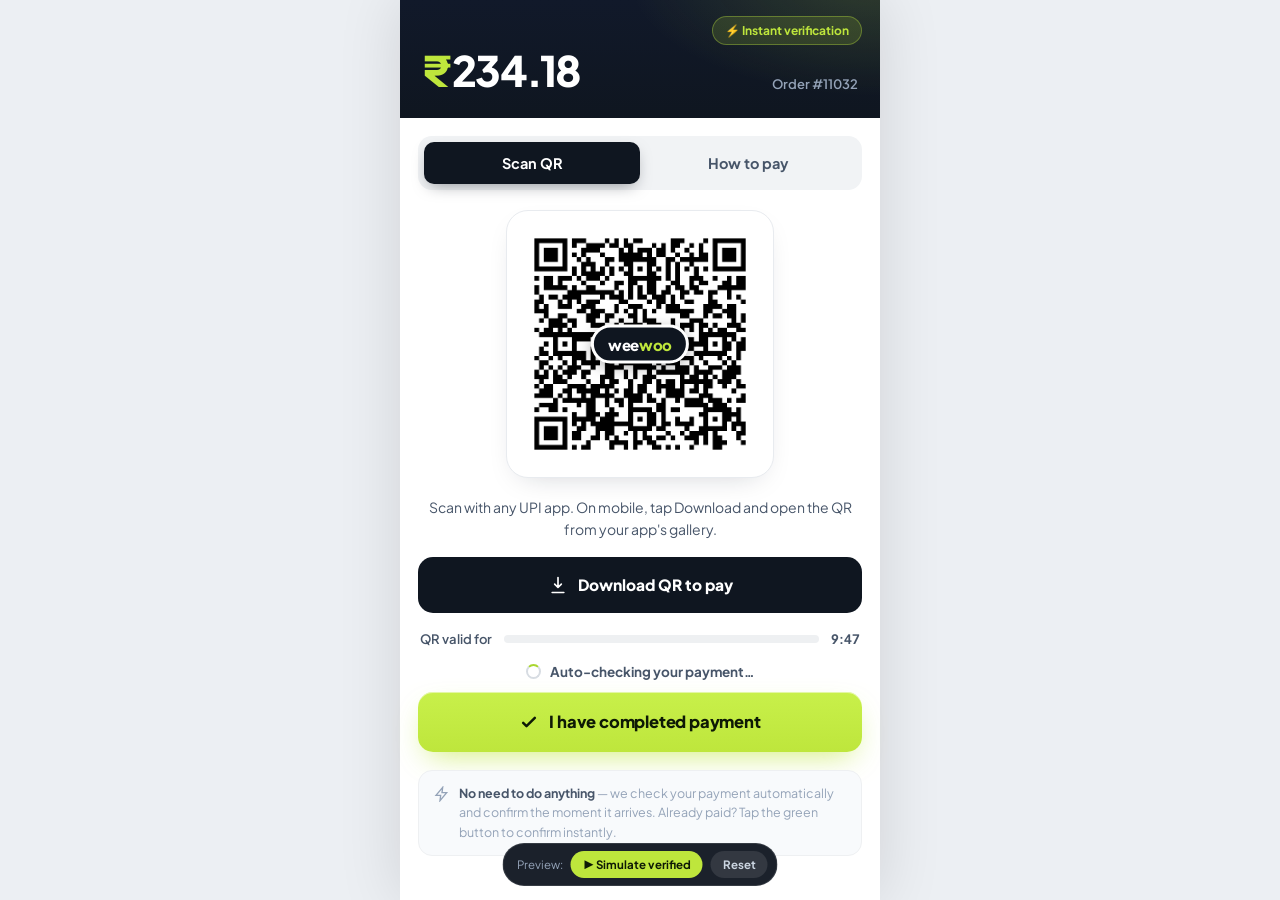
==== commit 2d3f5547: "Port weewoo.in checkout design into plugin; auto-verify primary Rebuild the gateway's QR page to mat" ====
--- a/docs/imb/mockup/checkout-mockup.html
+++ b/docs/imb/mockup/checkout-mockup.html
@@ -79,6 +79,11 @@
 .step .t b{display:block;font-size:14.5px;font-weight:700;color:var(--ink)}
 .step .t span{font-size:13px;color:var(--ink-soft)}
 
+
+.autostatus{display:flex;align-items:center;justify-content:center;gap:9px;font-size:13.5px;font-weight:700;color:var(--ink-soft);margin-bottom:12px}
+.spin{width:15px;height:15px;border:2px solid #d7dce2;border-top-color:var(--lime-2);border-radius:50%;animation:spin .8s linear infinite}
+@keyframes spin{to{transform:rotate(360deg)}}
+
 /* success */
 .success{position:fixed;inset:0;max-width:480px;margin:0 auto;background:rgba(255,255,255,.98);z-index:50;
   display:none;flex-direction:column;align-items:center;justify-content:center;gap:10px;padding:30px;text-align:center}
@@ -132,7 +137,7 @@
         <span class="time" id="time">9:48</span>
       </div>
 
-      <div class="verify-hint">After paying, tap the button to verify instantly ⚡</div>
+      <div class="autostatus" id="autostatus"><span class="spin"></span> Auto-checking your payment…</div>
 
       <button class="btn btn-lime" id="verify">
         <svg viewBox="0 0 24 24" fill="none" stroke="currentColor" stroke-width="3" stroke-linecap="round" stroke-linejoin="round"><path d="M5 13l4 4L19 7"/></svg>
@@ -141,7 +146,7 @@
 
       <div class="info">
         <svg viewBox="0 0 24 24" fill="none" stroke="currentColor" stroke-width="2"><path d="M13 2L3 14h7l-1 8 10-12h-7l1-8z"/></svg>
-        <p><b>Already paid?</b> Tap the green "I have completed payment" button — we check your payment and confirm it instantly. No waiting needed.</p>
+        <p><b>No need to do anything</b> — we check your payment automatically and confirm the moment it arrives. Already paid? Tap the green button to confirm instantly.</p>
       </div>
     </div>
 
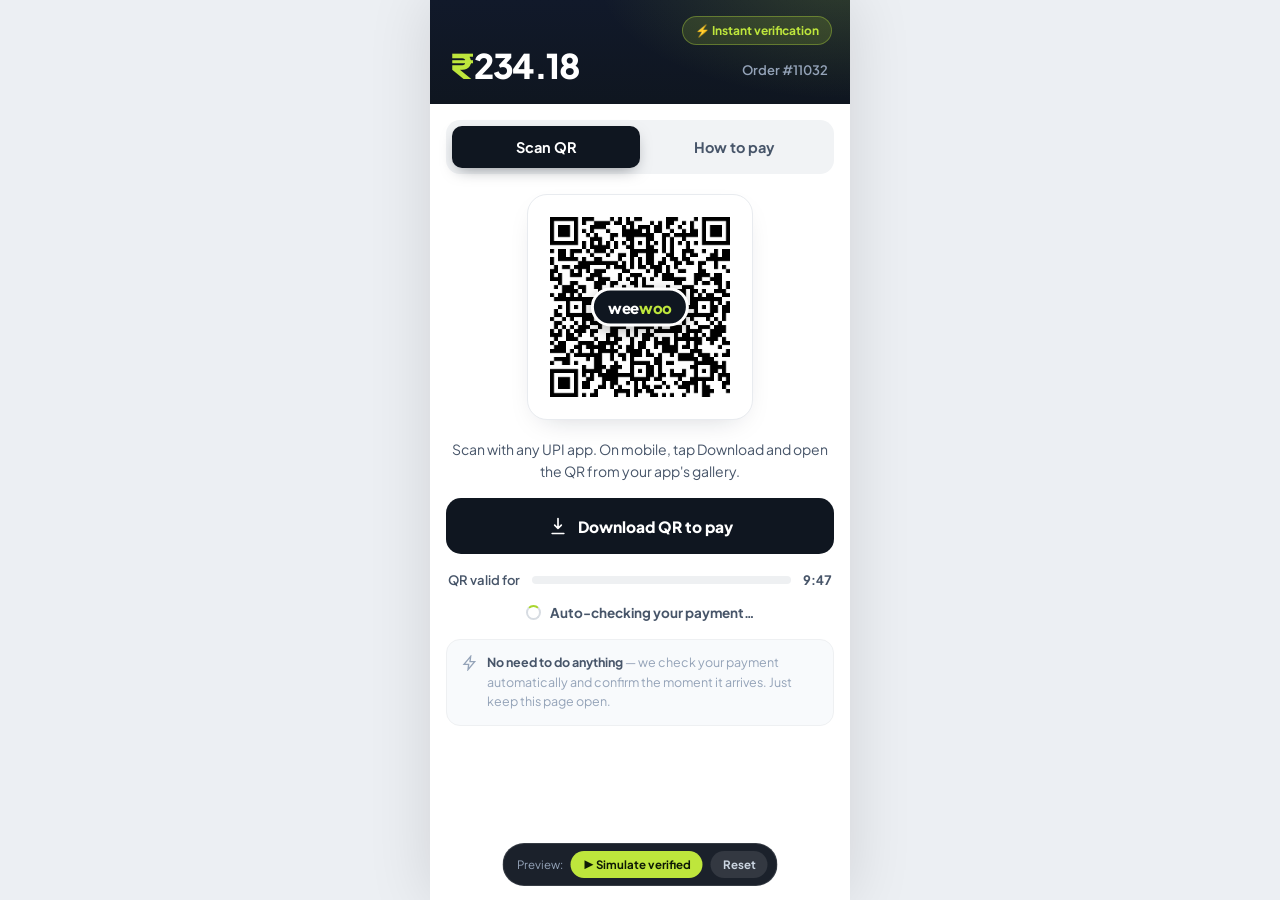
==== commit 977a76cb: "Remove manual verify button; make QR/page compact + responsive - Drop the "I have completed payment"" ====
--- a/docs/imb/mockup/checkout-mockup.html
+++ b/docs/imb/mockup/checkout-mockup.html
@@ -17,19 +17,19 @@
 }
 *{margin:0;padding:0;box-sizing:border-box;-webkit-tap-highlight-color:transparent}
 body{font-family:'Plus Jakarta Sans',-apple-system,BlinkMacSystemFont,sans-serif;background:#eceff3;color:var(--ink);min-height:100vh}
-.sheet{max-width:480px;margin:0 auto;background:#fff;min-height:100vh;position:relative;box-shadow:0 0 60px rgba(0,0,0,.12)}
+.sheet{max-width:420px;margin:0 auto;background:#fff;min-height:100vh;position:relative;box-shadow:0 0 60px rgba(0,0,0,.12)}
 
 /* dark header */
 .head{position:relative;background:radial-gradient(420px 200px at 100% -20%,rgba(190,230,60,.18),transparent 60%),linear-gradient(180deg,#11192a,var(--dark));
-  color:#fff;padding:22px 22px 26px;overflow:hidden}
+  color:#fff;padding:18px 20px 20px;overflow:hidden}
 .head .verify-pill{position:absolute;top:16px;right:18px;display:inline-flex;align-items:center;gap:6px;font-size:12px;font-weight:700;
   color:var(--lime);background:var(--lime-soft);border:1px solid rgba(190,230,60,.35);padding:6px 12px;border-radius:999px}
-.head .amt{font-size:42px;font-weight:800;letter-spacing:-1.5px;line-height:1.05;margin-top:26px}
+.head .amt{font-size:34px;font-weight:800;letter-spacing:-1.2px;line-height:1.05;margin-top:30px}
 .head .amt .rs{color:var(--lime);margin-right:2px}
 .head .ord{position:absolute;right:22px;bottom:26px;font-size:13px;font-weight:600;color:#94a3b8}
 
 /* body */
-.body{padding:18px 18px 28px}
+.body{padding:16px 16px 24px}
 .tabs{position:relative;display:grid;grid-template-columns:1fr 1fr;background:#f1f3f5;border-radius:14px;padding:6px;margin-bottom:20px}
 .tab{position:relative;z-index:2;border:0;background:transparent;font:inherit;font-weight:700;font-size:14.5px;color:var(--ink-soft);padding:12px;border-radius:10px;cursor:pointer;transition:color .25s}
 .tab.active{color:#fff}
@@ -39,8 +39,8 @@
 .pane{display:none;animation:fade .3s ease}.pane.active{display:block}
 @keyframes fade{from{opacity:0;transform:translateY(4px)}to{opacity:1;transform:translateY(0)}}
 
-.qr-card{position:relative;width:max-content;margin:0 auto;background:#fff;border:1px solid var(--line);border-radius:22px;padding:18px;box-shadow:0 10px 30px -16px rgba(15,23,42,.25)}
-.qr-card img{display:block;width:230px;height:230px;border-radius:8px}
+.qr-card{position:relative;width:max-content;max-width:100%;margin:0 auto;background:#fff;border:1px solid var(--line);border-radius:20px;padding:14px;box-shadow:0 10px 30px -16px rgba(15,23,42,.25)}
+.qr-card img{display:block;width:196px;height:196px;max-width:62vw;height:auto;border-radius:6px}
 .qr-logo{position:absolute;left:50%;top:50%;transform:translate(-50%,-50%);background:var(--dark);border-radius:999px;
   padding:7px 14px;font-size:15px;font-weight:800;letter-spacing:-.3px;box-shadow:0 4px 14px rgba(0,0,0,.3);border:3px solid #fff}
 .qr-logo .w{color:#fff}.qr-logo .o{color:var(--lime)}
@@ -96,6 +96,14 @@
 .success p{color:var(--ink-soft);font-size:14px}
 .success .utr{margin-top:4px;font-size:12.5px;color:var(--ink-soft);background:#f1f5f9;border:1px solid var(--line);padding:7px 14px;border-radius:10px}
 
+
+@media (max-width:380px){
+  .body{padding:14px 13px 22px}.head{padding:16px 16px 18px}
+  .head .amt{font-size:30px;margin-top:28px}
+  .head .verify-pill{font-size:10.5px;padding:5px 9px}
+  .qr-card img{width:170px;height:170px}
+  .tab{font-size:13px;padding:10px}
+}
 .demo{position:fixed;z-index:80;left:50%;bottom:14px;transform:translateX(-50%);display:flex;gap:8px;align-items:center;
   background:rgba(15,22,32,.95);border:1px solid rgba(255,255,255,.12);padding:7px 9px 7px 13px;border-radius:999px;font-size:11.5px;color:#94a3b8}
 .demo button{font:inherit;font-weight:700;border:0;border-radius:999px;padding:6px 12px;cursor:pointer}
@@ -139,14 +147,9 @@
 
       <div class="autostatus" id="autostatus"><span class="spin"></span> Auto-checking your payment…</div>
 
-      <button class="btn btn-lime" id="verify">
-        <svg viewBox="0 0 24 24" fill="none" stroke="currentColor" stroke-width="3" stroke-linecap="round" stroke-linejoin="round"><path d="M5 13l4 4L19 7"/></svg>
-        I have completed payment
-      </button>
-
       <div class="info">
         <svg viewBox="0 0 24 24" fill="none" stroke="currentColor" stroke-width="2"><path d="M13 2L3 14h7l-1 8 10-12h-7l1-8z"/></svg>
-        <p><b>No need to do anything</b> — we check your payment automatically and confirm the moment it arrives. Already paid? Tap the green button to confirm instantly.</p>
+        <p><b>No need to do anything</b> — we check your payment automatically and confirm the moment it arrives. Just keep this page open.</p>
       </div>
     </div>
 
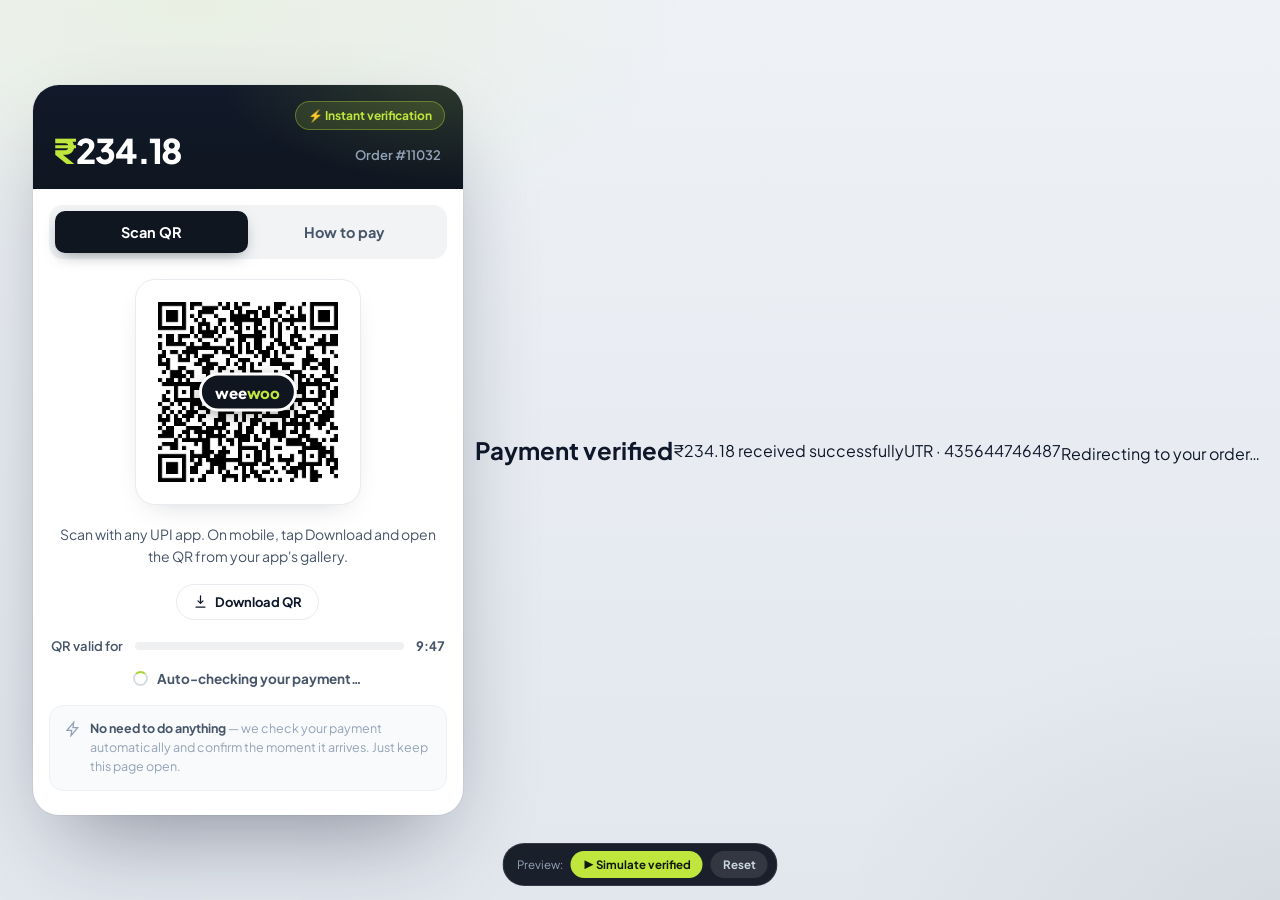
==== commit 99ee0a66: "Desktop-proper centered card layout; compact Download QR button - Render the checkout as a centered," ====
--- a/docs/imb/mockup/checkout-mockup.html
+++ b/docs/imb/mockup/checkout-mockup.html
@@ -16,8 +16,10 @@
   --line:#e8ebef; --track:#eef0f2; --danger:#ef4444;
 }
 *{margin:0;padding:0;box-sizing:border-box;-webkit-tap-highlight-color:transparent}
-body{font-family:'Plus Jakarta Sans',-apple-system,BlinkMacSystemFont,sans-serif;background:#eceff3;color:var(--ink);min-height:100vh}
-.sheet{max-width:420px;margin:0 auto;background:#fff;min-height:100vh;position:relative;box-shadow:0 0 60px rgba(0,0,0,.12)}
+body{font-family:'Plus Jakarta Sans',-apple-system,BlinkMacSystemFont,sans-serif;color:var(--ink);min-height:100vh;
+  background:radial-gradient(900px 500px at 15% 0%,rgba(190,230,60,.10),transparent 55%),radial-gradient(800px 500px at 100% 100%,rgba(15,22,32,.06),transparent 55%),linear-gradient(180deg,#eef1f5,#e2e7ee);
+  display:flex;align-items:center;justify-content:center;padding:40px 20px}
+.sheet{width:100%;max-width:430px;margin:0 auto;background:#fff;position:relative;border-radius:26px;overflow:hidden;box-shadow:0 40px 90px -30px rgba(15,23,42,.45),0 0 0 1px rgba(15,23,42,.04)}
 
 /* dark header */
 .head{position:relative;background:radial-gradient(420px 200px at 100% -20%,rgba(190,230,60,.18),transparent 60%),linear-gradient(180deg,#11192a,var(--dark));
@@ -47,10 +49,10 @@
 
 .hint{text-align:center;color:var(--ink-soft);font-size:14px;line-height:1.6;margin:18px 6px 16px}
 
-.btn{display:flex;align-items:center;justify-content:center;gap:10px;width:100%;border:0;cursor:pointer;font:inherit;font-weight:800;border-radius:15px;transition:transform .18s,box-shadow .22s,filter .2s}
-.btn svg{width:20px;height:20px}
-.btn-dark{background:var(--dark);color:#fff;min-height:56px;font-size:15.5px}
-.btn-dark:hover{transform:translateY(-1px);box-shadow:0 12px 26px -12px rgba(15,22,32,.7)}
+.dl{display:flex;align-items:center;justify-content:center;gap:7px;width:fit-content;margin:0 auto;background:#fff;color:var(--ink);
+  border:1.5px solid var(--line);border-radius:999px;padding:9px 16px;font:inherit;font-weight:700;font-size:13px;cursor:pointer;transition:all .2s}
+.dl svg{width:15px;height:15px}
+.dl:hover{border-color:#cbd5e1;background:#f8fafc;transform:translateY(-1px)}
 .btn-lime{background:linear-gradient(180deg,#c8f04a,var(--lime));color:#0e1a05;min-height:60px;font-size:16.5px;letter-spacing:-.2px;
   box-shadow:0 12px 30px -10px rgba(190,230,60,.7),inset 0 1px 0 rgba(255,255,255,.5)}
 .btn-lime:hover{transform:translateY(-1px);filter:brightness(1.03);box-shadow:0 16px 36px -10px rgba(190,230,60,.85)}
@@ -85,7 +87,7 @@
 @keyframes spin{to{transform:rotate(360deg)}}
 
 /* success */
-.success{position:fixed;inset:0;max-width:480px;margin:0 auto;background:rgba(255,255,255,.98);z-index:50;
+.success{position:absolute;inset:0;border-radius:26px;background:rgba(255,255,255,.98);z-index:50;
   display:none;flex-direction:column;align-items:center;justify-content:center;gap:10px;padding:30px;text-align:center}
 .success.show{display:flex;animation:fade .3s ease}
 .success .ic{width:92px;height:92px;border-radius:50%;background:linear-gradient(180deg,#c8f04a,var(--lime));
@@ -134,9 +136,9 @@
 
       <p class="hint">Scan with any UPI app. On mobile, tap Download and open the QR from your app's gallery.</p>
 
-      <button class="btn btn-dark" id="dl">
+      <button class="dl" id="dl">
         <svg viewBox="0 0 24 24" fill="none" stroke="currentColor" stroke-width="2" stroke-linecap="round" stroke-linejoin="round"><path d="M12 3v12m0 0l-4-4m4 4l4-4M5 21h14"/></svg>
-        Download QR to pay
+        Download QR
       </button>
 
       <div class="valid">
@@ -165,12 +167,12 @@
   </div>
 </div>
 
-<div class="success" id="success">
-  <div class="ic"><svg viewBox="0 0 24 24"><path d="M5 13l4 4L19 7"/></svg></div>
   <h2>Payment verified</h2>
   <p>₹234.18 received successfully</p>
   <div class="utr">UTR · 435644746487</div>
   <p style="margin-top:6px">Redirecting to your order…</p>
+  <div class="success" id="success">
+  <div class="ic"><svg viewBox="0 0 24 24"><path d="M5 13l4 4L19 7"/></svg></div>
 </div>
 
 <div class="demo">
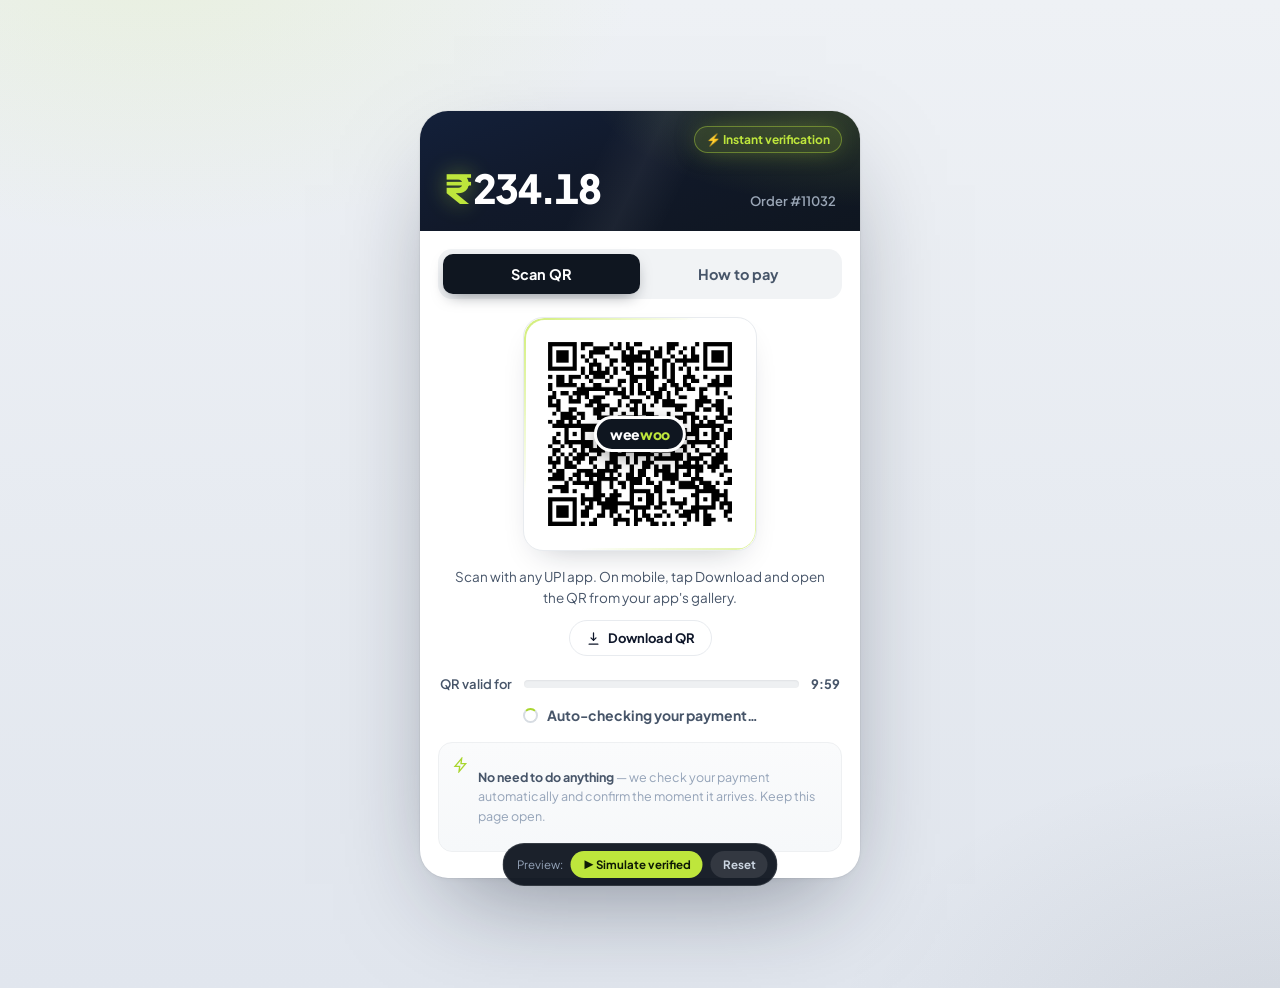
==== commit 4a26df67: "Premium polish + fluid responsive checkout - Fluid sizing via clamp() across header, amount, QR, pad" ====
--- a/docs/imb/mockup/checkout-mockup.html
+++ b/docs/imb/mockup/checkout-mockup.html
@@ -8,198 +8,213 @@
 <link rel="preconnect" href="https://fonts.googleapis.com">
 <link rel="preconnect" href="https://fonts.gstatic.com" crossorigin>
 <link href="https://fonts.googleapis.com/css2?family=Plus+Jakarta+Sans:wght@400;500;600;700;800&display=swap" rel="stylesheet">
-<style>
-:root{
+<style>:root{--lime:#bee63c;}
+/* WeeWoo Pay (IMB) — premium responsive UPI checkout (matches weewoo.in). */
+.ww-imb-body{
   --lime:#bee63c; --lime-2:#a9d62f; --lime-soft:rgba(190,230,60,.14);
-  --dark:#0f1620; --dark-2:#162030;
-  --ink:#0f172a; --ink-soft:#475569; --ink-muted:#94a3b8;
+  --dark:#0f1620; --ink:#0f172a; --ink-soft:#475569; --ink-muted:#94a3b8;
   --line:#e8ebef; --track:#eef0f2; --danger:#ef4444;
-}
-*{margin:0;padding:0;box-sizing:border-box;-webkit-tap-highlight-color:transparent}
-body{font-family:'Plus Jakarta Sans',-apple-system,BlinkMacSystemFont,sans-serif;color:var(--ink);min-height:100vh;
-  background:radial-gradient(900px 500px at 15% 0%,rgba(190,230,60,.10),transparent 55%),radial-gradient(800px 500px at 100% 100%,rgba(15,22,32,.06),transparent 55%),linear-gradient(180deg,#eef1f5,#e2e7ee);
-  display:flex;align-items:center;justify-content:center;padding:40px 20px}
-.sheet{width:100%;max-width:430px;margin:0 auto;background:#fff;position:relative;border-radius:26px;overflow:hidden;box-shadow:0 40px 90px -30px rgba(15,23,42,.45),0 0 0 1px rgba(15,23,42,.04)}
-
-/* dark header */
-.head{position:relative;background:radial-gradient(420px 200px at 100% -20%,rgba(190,230,60,.18),transparent 60%),linear-gradient(180deg,#11192a,var(--dark));
-  color:#fff;padding:18px 20px 20px;overflow:hidden}
-.head .verify-pill{position:absolute;top:16px;right:18px;display:inline-flex;align-items:center;gap:6px;font-size:12px;font-weight:700;
-  color:var(--lime);background:var(--lime-soft);border:1px solid rgba(190,230,60,.35);padding:6px 12px;border-radius:999px}
-.head .amt{font-size:34px;font-weight:800;letter-spacing:-1.2px;line-height:1.05;margin-top:30px}
-.head .amt .rs{color:var(--lime);margin-right:2px}
-.head .ord{position:absolute;right:22px;bottom:26px;font-size:13px;font-weight:600;color:#94a3b8}
-
-/* body */
-.body{padding:16px 16px 24px}
-.tabs{position:relative;display:grid;grid-template-columns:1fr 1fr;background:#f1f3f5;border-radius:14px;padding:6px;margin-bottom:20px}
-.tab{position:relative;z-index:2;border:0;background:transparent;font:inherit;font-weight:700;font-size:14.5px;color:var(--ink-soft);padding:12px;border-radius:10px;cursor:pointer;transition:color .25s}
-.tab.active{color:#fff}
-.tab-ind{position:absolute;z-index:1;top:6px;bottom:6px;left:6px;width:calc(50% - 6px);background:var(--dark);border-radius:10px;transition:transform .3s cubic-bezier(.16,1,.3,1);box-shadow:0 6px 16px -6px rgba(15,22,32,.5)}
-.tabs[data-active="how"] .tab-ind{transform:translateX(100%)}
-
-.pane{display:none;animation:fade .3s ease}.pane.active{display:block}
-@keyframes fade{from{opacity:0;transform:translateY(4px)}to{opacity:1;transform:translateY(0)}}
-
-.qr-card{position:relative;width:max-content;max-width:100%;margin:0 auto;background:#fff;border:1px solid var(--line);border-radius:20px;padding:14px;box-shadow:0 10px 30px -16px rgba(15,23,42,.25)}
-.qr-card img{display:block;width:196px;height:196px;max-width:62vw;height:auto;border-radius:6px}
-.qr-logo{position:absolute;left:50%;top:50%;transform:translate(-50%,-50%);background:var(--dark);border-radius:999px;
-  padding:7px 14px;font-size:15px;font-weight:800;letter-spacing:-.3px;box-shadow:0 4px 14px rgba(0,0,0,.3);border:3px solid #fff}
-.qr-logo .w{color:#fff}.qr-logo .o{color:var(--lime)}
-
-.hint{text-align:center;color:var(--ink-soft);font-size:14px;line-height:1.6;margin:18px 6px 16px}
-
-.dl{display:flex;align-items:center;justify-content:center;gap:7px;width:fit-content;margin:0 auto;background:#fff;color:var(--ink);
-  border:1.5px solid var(--line);border-radius:999px;padding:9px 16px;font:inherit;font-weight:700;font-size:13px;cursor:pointer;transition:all .2s}
-.dl svg{width:15px;height:15px}
-.dl:hover{border-color:#cbd5e1;background:#f8fafc;transform:translateY(-1px)}
-.btn-lime{background:linear-gradient(180deg,#c8f04a,var(--lime));color:#0e1a05;min-height:60px;font-size:16.5px;letter-spacing:-.2px;
-  box-shadow:0 12px 30px -10px rgba(190,230,60,.7),inset 0 1px 0 rgba(255,255,255,.5)}
-.btn-lime:hover{transform:translateY(-1px);filter:brightness(1.03);box-shadow:0 16px 36px -10px rgba(190,230,60,.85)}
-
-.valid{display:flex;align-items:center;gap:12px;margin:18px 2px 16px}
-.valid .lbl{font-size:13px;font-weight:600;color:var(--ink-soft);white-space:nowrap}
-.valid .track{flex:1;height:8px;background:var(--track);border-radius:999px;overflow:hidden}
-.valid .fill{height:100%;width:78%;background:linear-gradient(90deg,var(--lime),var(--lime-2));border-radius:999px;transition:width 1s linear}
-.valid .time{font-size:13px;font-weight:700;color:var(--ink-soft);font-variant-numeric:tabular-nums}
-
-.verify-hint{display:flex;align-items:center;justify-content:center;gap:8px;text-align:center;
-  border:1px solid rgba(190,230,60,.5);background:rgba(190,230,60,.07);border-radius:999px;padding:13px 16px;
-  font-size:13.5px;font-weight:700;color:var(--ink);margin-bottom:14px}
-
-.info{display:flex;gap:9px;background:#f8fafc;border:1px solid var(--track);border-radius:14px;padding:13px 15px;margin-top:18px}
-.info svg{width:16px;height:16px;color:var(--ink-muted);flex-shrink:0;margin-top:2px}
-.info p{font-size:12.5px;line-height:1.55;color:var(--ink-muted)}
-.info b{color:var(--ink-soft)}
-
-/* how-to steps */
-.steps{counter-reset:s;display:flex;flex-direction:column;gap:14px;padding:4px 2px}
-.step{display:flex;gap:14px;align-items:flex-start}
-.step .n{counter-increment:s;flex:0 0 30px;width:30px;height:30px;border-radius:50%;background:var(--lime-soft);color:var(--lime-2);
-  font-weight:800;font-size:14px;display:grid;place-items:center}
-.step .n::before{content:counter(s)}
-.step .t b{display:block;font-size:14.5px;font-weight:700;color:var(--ink)}
-.step .t span{font-size:13px;color:var(--ink-soft)}
-
-
-.autostatus{display:flex;align-items:center;justify-content:center;gap:9px;font-size:13.5px;font-weight:700;color:var(--ink-soft);margin-bottom:12px}
-.spin{width:15px;height:15px;border:2px solid #d7dce2;border-top-color:var(--lime-2);border-radius:50%;animation:spin .8s linear infinite}
-@keyframes spin{to{transform:rotate(360deg)}}
-
-/* success */
-.success{position:absolute;inset:0;border-radius:26px;background:rgba(255,255,255,.98);z-index:50;
+  margin:0;min-height:100vh;min-height:100svh;color:var(--ink);
+  font-family:'Plus Jakarta Sans',-apple-system,BlinkMacSystemFont,sans-serif;
+  -webkit-font-smoothing:antialiased;text-rendering:optimizeLegibility;
+  background:
+    radial-gradient(900px 520px at 12% -5%,rgba(190,230,60,.12),transparent 55%),
+    radial-gradient(820px 520px at 100% 105%,rgba(15,22,32,.07),transparent 55%),
+    linear-gradient(180deg,#eef1f5,#e1e6ee);
+  display:flex;align-items:center;justify-content:center;padding:clamp(16px,4vw,44px);
+}
+.ww-imb-body *{box-sizing:border-box;-webkit-tap-highlight-color:transparent}
+
+.ww-sheet{width:100%;max-width:430px;margin:0 auto;background:#fff;position:relative;
+  border-radius:clamp(20px,3vw,28px);overflow:hidden;
+  box-shadow:0 40px 100px -34px rgba(15,23,42,.5),0 2px 6px rgba(15,23,42,.04),0 0 0 1px rgba(15,23,42,.04);
+  animation:ww-rise .6s cubic-bezier(.16,1,.3,1) both}
+@keyframes ww-rise{from{opacity:0;transform:translateY(22px) scale(.985)}to{opacity:1;transform:none}}
+
+/* ---- dark header ---- */
+.ww-head{position:relative;color:#fff;overflow:hidden;
+  padding:clamp(16px,4.5vw,22px) clamp(16px,5vw,24px) clamp(18px,5vw,22px);
+  background:radial-gradient(460px 220px at 100% -30%,rgba(190,230,60,.22),transparent 60%),linear-gradient(160deg,#13203a 0%,#11192a 45%,var(--dark) 100%)}
+.ww-head::after{content:"";position:absolute;inset:0;pointer-events:none;
+  background:linear-gradient(115deg,transparent 40%,rgba(255,255,255,.05) 50%,transparent 60%)}
+.ww-head .ww-vpill{position:absolute;top:clamp(12px,3.5vw,15px);right:clamp(14px,4vw,18px);
+  display:inline-flex;align-items:center;gap:6px;font-size:clamp(10px,2.6vw,12px);font-weight:700;
+  color:var(--lime);background:var(--lime-soft);border:1px solid rgba(190,230,60,.4);padding:5px 11px;border-radius:999px;
+  box-shadow:0 0 24px -6px rgba(190,230,60,.5)}
+.ww-head .ww-amt{font-size:clamp(30px,9vw,40px);font-weight:800;letter-spacing:-1.4px;line-height:1.04;
+  margin-top:clamp(26px,9vw,34px);font-variant-numeric:tabular-nums}
+.ww-head .ww-amt .rs{color:var(--lime);margin-right:3px;text-shadow:0 0 22px rgba(190,230,60,.45)}
+.ww-head .ww-ord{position:absolute;right:clamp(16px,5vw,24px);bottom:clamp(18px,5vw,22px);
+  font-size:clamp(11px,3vw,13px);font-weight:600;color:#9aa6b6}
+
+/* ---- body ---- */
+.ww-bodyx{padding:clamp(14px,4vw,18px) clamp(14px,4.5vw,18px) clamp(20px,5vw,26px)}
+
+.ww-tabs{position:relative;display:grid;grid-template-columns:1fr 1fr;background:#f1f3f5;border-radius:14px;padding:5px;margin-bottom:clamp(14px,4vw,18px)}
+.ww-tab{position:relative;z-index:2;border:0;background:transparent;font:inherit;font-weight:700;font-size:clamp(13px,3.6vw,14.5px);color:var(--ink-soft);padding:11px;border-radius:10px;cursor:pointer;transition:color .25s}
+.ww-tab.active{color:#fff}
+.ww-tab-ind{position:absolute;z-index:1;top:5px;bottom:5px;left:5px;width:calc(50% - 5px);background:var(--dark);border-radius:10px;transition:transform .32s cubic-bezier(.16,1,.3,1);box-shadow:0 6px 16px -6px rgba(15,22,32,.55)}
+.ww-tabs[data-active="how"] .ww-tab-ind{transform:translateX(100%)}
+
+.ww-pane{display:none;animation:ww-fade .32s ease}.ww-pane.active{display:block}
+@keyframes ww-fade{from{opacity:0;transform:translateY(5px)}to{opacity:1;transform:none}}
+
+/* ---- QR card ---- */
+.ww-qr-card{position:relative;width:max-content;max-width:100%;margin:0 auto;background:#fff;
+  border:1px solid var(--line);border-radius:20px;padding:clamp(12px,3.5vw,16px);
+  box-shadow:0 14px 34px -18px rgba(15,23,42,.3),inset 0 1px 0 rgba(255,255,255,.7)}
+/* premium lime gradient hairline */
+.ww-qr-card::before{content:"";position:absolute;inset:0;border-radius:inherit;padding:1.5px;pointer-events:none;
+  background:linear-gradient(135deg,rgba(190,230,60,.7),rgba(190,230,60,0) 38%,rgba(190,230,60,0) 62%,rgba(190,230,60,.5));
+  -webkit-mask:linear-gradient(#000 0 0) content-box,linear-gradient(#000 0 0);-webkit-mask-composite:xor;mask-composite:exclude}
+.ww-qr-card #ww-qr{width:clamp(168px,54vw,200px);height:clamp(168px,54vw,200px);display:grid;place-items:center}
+.ww-qr-card #ww-qr img,.ww-qr-card #ww-qr canvas{display:block;width:100%;height:100%;border-radius:6px}
+.ww-qr-logo{position:absolute;left:50%;top:50%;transform:translate(-50%,-50%);background:var(--dark);border-radius:999px;
+  padding:6px 13px;font-size:clamp(12px,3.4vw,14px);font-weight:800;letter-spacing:-.3px;
+  box-shadow:0 6px 18px rgba(0,0,0,.35);border:3px solid #fff;white-space:nowrap;max-width:78%;overflow:hidden;text-overflow:ellipsis}
+.ww-qr-logo .w{color:#fff}.ww-qr-logo .o{color:var(--lime)}
+
+.ww-hint{text-align:center;color:var(--ink-soft);font-size:clamp(12.5px,3.4vw,13.5px);line-height:1.55;margin:clamp(12px,3.5vw,16px) 6px 12px}
+
+/* ---- compact download (secondary) ---- */
+.ww-dl{display:flex;align-items:center;justify-content:center;gap:7px;width:fit-content;margin:0 auto;
+  background:#fff;color:var(--ink);border:1.5px solid var(--line);border-radius:999px;
+  padding:9px 16px;font:inherit;font-weight:700;font-size:13px;cursor:pointer;transition:all .2s}
+.ww-dl svg{width:15px;height:15px}
+.ww-dl:hover{border-color:#cbd5e1;background:#f8fafc;transform:translateY(-1px);box-shadow:0 8px 18px -10px rgba(15,23,42,.35)}
+.ww-dl:active{transform:translateY(0)}
+
+/* ---- countdown ---- */
+.ww-valid{display:flex;align-items:center;gap:clamp(8px,3vw,12px);margin:clamp(16px,4.5vw,20px) 2px 14px}
+.ww-valid .lbl{font-size:clamp(12px,3.2vw,13px);font-weight:600;color:var(--ink-soft);white-space:nowrap}
+.ww-valid .track{flex:1;height:8px;background:var(--track);border-radius:999px;overflow:hidden;box-shadow:inset 0 1px 2px rgba(15,23,42,.06)}
+.ww-valid .fill{height:100%;width:100%;border-radius:999px;transition:width 1s linear;
+  background:linear-gradient(90deg,var(--lime),var(--lime-2));box-shadow:0 0 12px -2px rgba(190,230,60,.7)}
+.ww-valid .time{font-size:clamp(12px,3.2vw,13px);font-weight:700;color:var(--ink-soft);font-variant-numeric:tabular-nums}
+
+/* ---- live status ---- */
+.ww-autostatus{display:flex;align-items:center;justify-content:center;gap:9px;font-size:clamp(13px,3.5vw,14px);font-weight:700;color:var(--ink-soft);margin:6px 0 2px}
+.ww-autostatus.ok{color:var(--lime-2)}.ww-autostatus.fail{color:var(--danger)}
+.ww-spin{width:15px;height:15px;border:2px solid #d7dce2;border-top-color:var(--lime-2);border-radius:50%;animation:ww-spin .8s linear infinite;flex:0 0 auto}
+@keyframes ww-spin{to{transform:rotate(360deg)}}
+
+/* ---- info ---- */
+.ww-info{display:flex;gap:9px;background:linear-gradient(180deg,#fafbfc,#f6f8fa);border:1px solid var(--track);border-radius:14px;padding:12px 14px;margin-top:clamp(14px,4vw,18px)}
+.ww-info svg{width:16px;height:16px;color:var(--lime-2);flex-shrink:0;margin-top:2px}
+.ww-info p{font-size:12.5px;line-height:1.55;color:var(--ink-muted)}
+.ww-info b{color:var(--ink-soft)}
+
+/* ---- how-to steps ---- */
+.ww-steps{counter-reset:s;display:flex;flex-direction:column;gap:14px;padding:6px 2px}
+.ww-step{display:flex;gap:14px;align-items:flex-start}
+.ww-step .n{counter-increment:s;flex:0 0 30px;width:30px;height:30px;border-radius:50%;background:var(--lime-soft);color:var(--lime-2);font-weight:800;font-size:14px;display:grid;place-items:center}
+.ww-step .n::before{content:counter(s)}
+.ww-step .t b{display:block;font-size:14.5px;font-weight:700;color:var(--ink)}
+.ww-step .t span{font-size:13px;color:var(--ink-soft);line-height:1.5}
+
+/* ---- success ---- */
+.ww-success{position:absolute;inset:0;border-radius:inherit;background:rgba(255,255,255,.98);z-index:50;
   display:none;flex-direction:column;align-items:center;justify-content:center;gap:10px;padding:30px;text-align:center}
-.success.show{display:flex;animation:fade .3s ease}
-.success .ic{width:92px;height:92px;border-radius:50%;background:linear-gradient(180deg,#c8f04a,var(--lime));
-  display:grid;place-items:center;box-shadow:0 20px 50px -14px rgba(190,230,60,.75);animation:pop .5s cubic-bezier(.2,1.4,.5,1)}
-@keyframes pop{0%{transform:scale(.4);opacity:0}to{transform:scale(1);opacity:1}}
-.success .ic svg{width:46px;height:46px;stroke:#0e1a05;stroke-width:3.5;fill:none;stroke-linecap:round;stroke-linejoin:round}
-.success h2{font-size:24px;font-weight:800;color:var(--ink)}
-.success p{color:var(--ink-soft);font-size:14px}
-.success .utr{margin-top:4px;font-size:12.5px;color:var(--ink-soft);background:#f1f5f9;border:1px solid var(--line);padding:7px 14px;border-radius:10px}
-
-
-@media (max-width:380px){
-  .body{padding:14px 13px 22px}.head{padding:16px 16px 18px}
-  .head .amt{font-size:30px;margin-top:28px}
-  .head .verify-pill{font-size:10.5px;padding:5px 9px}
-  .qr-card img{width:170px;height:170px}
-  .tab{font-size:13px;padding:10px}
-}
-.demo{position:fixed;z-index:80;left:50%;bottom:14px;transform:translateX(-50%);display:flex;gap:8px;align-items:center;
-  background:rgba(15,22,32,.95);border:1px solid rgba(255,255,255,.12);padding:7px 9px 7px 13px;border-radius:999px;font-size:11.5px;color:#94a3b8}
-.demo button{font:inherit;font-weight:700;border:0;border-radius:999px;padding:6px 12px;cursor:pointer}
-.demo .ok{background:var(--lime);color:#0e1a05}.demo .re{background:rgba(255,255,255,.1);color:#cbd5e1}
+.ww-success.show{display:flex;animation:ww-fade .3s ease}
+.ww-success .ic{width:92px;height:92px;border-radius:50%;background:linear-gradient(180deg,#c8f04a,var(--lime));
+  display:grid;place-items:center;box-shadow:0 20px 50px -14px rgba(190,230,60,.75);animation:ww-pop .55s cubic-bezier(.2,1.4,.5,1)}
+@keyframes ww-pop{0%{transform:scale(.4);opacity:0}to{transform:scale(1);opacity:1}}
+.ww-success .ic svg{width:46px;height:46px}
+.ww-success h2{font-size:23px;font-weight:800;color:var(--ink)}
+.ww-success p{color:var(--ink-soft);font-size:14px}
+
+/* ---- responsive niceties ---- */
+@media (max-width:480px){
+  .ww-imb-body{align-items:flex-start;padding:14px 12px}
+}
+@media (min-width:560px){
+  .ww-sheet{max-width:440px}
+}
+@media (prefers-reduced-motion:reduce){
+  .ww-sheet,.ww-pane,.ww-success.show,.ww-success .ic{animation:none}
+  .ww-spin{animation-duration:1.4s}
+}
+
+.ww-demo{position:fixed;z-index:80;left:50%;bottom:14px;transform:translateX(-50%);display:flex;gap:8px;align-items:center;background:rgba(15,22,32,.95);border:1px solid rgba(255,255,255,.12);padding:7px 9px 7px 13px;border-radius:999px;font-size:11.5px;color:#94a3b8}
+.ww-demo button{font:inherit;font-weight:700;border:0;border-radius:999px;padding:6px 12px;cursor:pointer}
+.ww-demo .ok{background:#bee63c;color:#0e1a05}.ww-demo .re{background:rgba(255,255,255,.1);color:#cbd5e1}
 </style>
 </head>
-<body>
-<div class="sheet">
-  <div class="head">
-    <span class="verify-pill">⚡ Instant verification</span>
-    <div class="amt"><span class="rs">₹</span>234.18</div>
-    <div class="ord">Order #11032</div>
+<body class="ww-imb-body">
+<div class="ww-sheet">
+  <div class="ww-head">
+    <span class="ww-vpill">⚡ Instant verification</span>
+    <div class="ww-amt"><span class="rs">₹</span>234.18</div>
+    <div class="ww-ord">Order #11032</div>
   </div>
 
-  <div class="body">
-    <div class="tabs" id="tabs" data-active="scan">
-      <span class="tab-ind"></span>
-      <button class="tab active" data-pane="scan">Scan QR</button>
-      <button class="tab" data-pane="how">How to pay</button>
+  <div class="ww-bodyx">
+    <div class="ww-tabs" id="ww-tabs" data-active="scan">
+      <span class="ww-tab-ind"></span>
+      <button class="ww-tab active" data-pane="scan">Scan QR</button>
+      <button class="ww-tab" data-pane="how">How to pay</button>
     </div>
 
-    <!-- SCAN QR -->
-    <div class="pane active" id="pane-scan">
-      <div class="qr-card">
-        <img alt="UPI QR" src="[data-uri]">
-        <div class="qr-logo"><span class="w">wee</span><span class="o">woo</span></div>
-      </div>
-
-      <p class="hint">Scan with any UPI app. On mobile, tap Download and open the QR from your app's gallery.</p>
-
-      <button class="dl" id="dl">
+    <div class="ww-pane active" id="ww-pane-scan">
+      <div class="ww-qr-card">
+        <div id="ww-qr"><img alt="UPI QR" src="[data-uri]"></div>
+        <div class="ww-qr-logo"><span class="w">wee</span><span class="o">woo</span></div>
+      </div>
+
+      <p class="ww-hint">Scan with any UPI app. On mobile, tap Download and open the QR from your app's gallery.</p>
+
+      <button class="ww-dl" id="ww-dl">
         <svg viewBox="0 0 24 24" fill="none" stroke="currentColor" stroke-width="2" stroke-linecap="round" stroke-linejoin="round"><path d="M12 3v12m0 0l-4-4m4 4l4-4M5 21h14"/></svg>
         Download QR
       </button>
 
-      <div class="valid">
+      <div class="ww-valid">
         <span class="lbl">QR valid for</span>
-        <span class="track"><span class="fill" id="fill"></span></span>
-        <span class="time" id="time">9:48</span>
-      </div>
-
-      <div class="autostatus" id="autostatus"><span class="spin"></span> Auto-checking your payment…</div>
-
-      <div class="info">
+        <span class="track"><span class="fill" id="ww-fill"></span></span>
+        <span class="time" id="ww-time">10:00</span>
+      </div>
+
+      <div class="ww-autostatus" id="ww-status"><span class="ww-spin"></span> <span>Auto-checking your payment…</span></div>
+
+      <div class="ww-info">
         <svg viewBox="0 0 24 24" fill="none" stroke="currentColor" stroke-width="2"><path d="M13 2L3 14h7l-1 8 10-12h-7l1-8z"/></svg>
-        <p><b>No need to do anything</b> — we check your payment automatically and confirm the moment it arrives. Just keep this page open.</p>
+        <p><b>No need to do anything</b> — we check your payment automatically and confirm the moment it arrives. Keep this page open.</p>
       </div>
     </div>
 
-    <!-- HOW TO PAY -->
-    <div class="pane" id="pane-how">
-      <div class="steps">
-        <div class="step"><span class="n"></span><span class="t"><b>Open any UPI app</b><span>Google Pay, PhonePe, Paytm, or BHIM.</span></span></div>
-        <div class="step"><span class="n"></span><span class="t"><b>Scan the QR code</b><span>Or tap "Download QR to pay" and pick it from your gallery.</span></span></div>
-        <div class="step"><span class="n"></span><span class="t"><b>Pay ₹234.18</b><span>Confirm the payment in your UPI app.</span></span></div>
-        <div class="step"><span class="n"></span><span class="t"><b>Tap "I have completed payment"</b><span>We verify with your bank instantly — no waiting.</span></span></div>
+    <div class="ww-pane" id="ww-pane-how">
+      <div class="ww-steps">
+        <div class="ww-step"><span class="n"></span><span class="t"><b>Open any UPI app</b><span>Google Pay, PhonePe, Paytm, or BHIM.</span></span></div>
+        <div class="ww-step"><span class="n"></span><span class="t"><b>Scan the QR code</b><span>Or tap "Download QR" and pick it from your gallery.</span></span></div>
+        <div class="ww-step"><span class="n"></span><span class="t"><b>Pay ₹234.18</b><span>Confirm the payment in your UPI app.</span></span></div>
+        <div class="ww-step"><span class="n"></span><span class="t"><b>Done — we verify automatically</b><span>No waiting and nothing to click. Just keep this page open.</span></span></div>
       </div>
     </div>
   </div>
+
+  <div class="ww-success" id="ww-success">
+    <div class="ic"><svg viewBox="0 0 24 24" fill="none" stroke="#0e1a05" stroke-width="3.5" stroke-linecap="round" stroke-linejoin="round"><path d="M5 13l4 4L19 7"/></svg></div>
+    <h2>Payment verified</h2>
+    <p>Redirecting to your order…</p>
+  </div>
 </div>
 
-  <h2>Payment verified</h2>
-  <p>₹234.18 received successfully</p>
-  <div class="utr">UTR · 435644746487</div>
-  <p style="margin-top:6px">Redirecting to your order…</p>
-  <div class="success" id="success">
-  <div class="ic"><svg viewBox="0 0 24 24"><path d="M5 13l4 4L19 7"/></svg></div>
+<div class="ww-demo">Preview:
+  <button class="ok" onclick="document.getElementById('ww-success').classList.add('show')">▶ Simulate verified</button>
+  <button class="re" onclick="document.getElementById('ww-success').classList.remove('show')">Reset</button>
 </div>
 
-<div class="demo">
-  Preview:
-  <button class="ok" onclick="document.getElementById('success').classList.add('show')">▶ Simulate verified</button>
-  <button class="re" onclick="document.getElementById('success').classList.remove('show')">Reset</button>
-</div>
-
 <script>
-// tabs
-var tabs=document.getElementById('tabs');
-tabs.querySelectorAll('.tab').forEach(function(b){
-  b.addEventListener('click',function(){
-    tabs.querySelectorAll('.tab').forEach(function(t){t.classList.remove('active')});
-    document.querySelectorAll('.pane').forEach(function(p){p.classList.remove('active')});
-    b.classList.add('active');
-    var pane=b.getAttribute('data-pane');
-    document.getElementById('pane-'+pane).classList.add('active');
-    tabs.setAttribute('data-active',pane);
-  });
-});
-// countdown
-var t=588,fill=document.getElementById('fill'),time=document.getElementById('time');
-setInterval(function(){ if(t>0){t--; var m=Math.floor(t/60),s=String(t%60).padStart(2,'0'); time.textContent=m+':'+s; fill.style.width=(t/588*100)+'%'; }},1000);
-// verify button -> success (in real page this calls the status endpoint)
-document.getElementById('verify').addEventListener('click',function(){ document.getElementById('success').classList.add('show'); });
-document.getElementById('dl').addEventListener('click',function(){ alert('Downloads the QR image so mobile users can scan it from their gallery.'); });
+var tabs=document.getElementById('ww-tabs');
+tabs.querySelectorAll('.ww-tab').forEach(function(b){b.addEventListener('click',function(){
+  tabs.querySelectorAll('.ww-tab').forEach(function(t){t.classList.remove('active')});
+  document.querySelectorAll('.ww-pane').forEach(function(p){p.classList.remove('active')});
+  b.classList.add('active');var p=b.getAttribute('data-pane');
+  document.getElementById('ww-pane-'+p).classList.add('active');tabs.setAttribute('data-active',p);
+})});
+var t=600,fill=document.getElementById('ww-fill'),time=document.getElementById('ww-time');
+setInterval(function(){if(t>0){t--;time.textContent=Math.floor(t/60)+':'+String(t%60).padStart(2,'0');fill.style.width=(t/600*100)+'%';}},1000);
+document.getElementById('ww-dl').addEventListener('click',function(){alert('Downloads the QR image so mobile users can scan it from their gallery.');});
 </script>
 </body>
 </html>
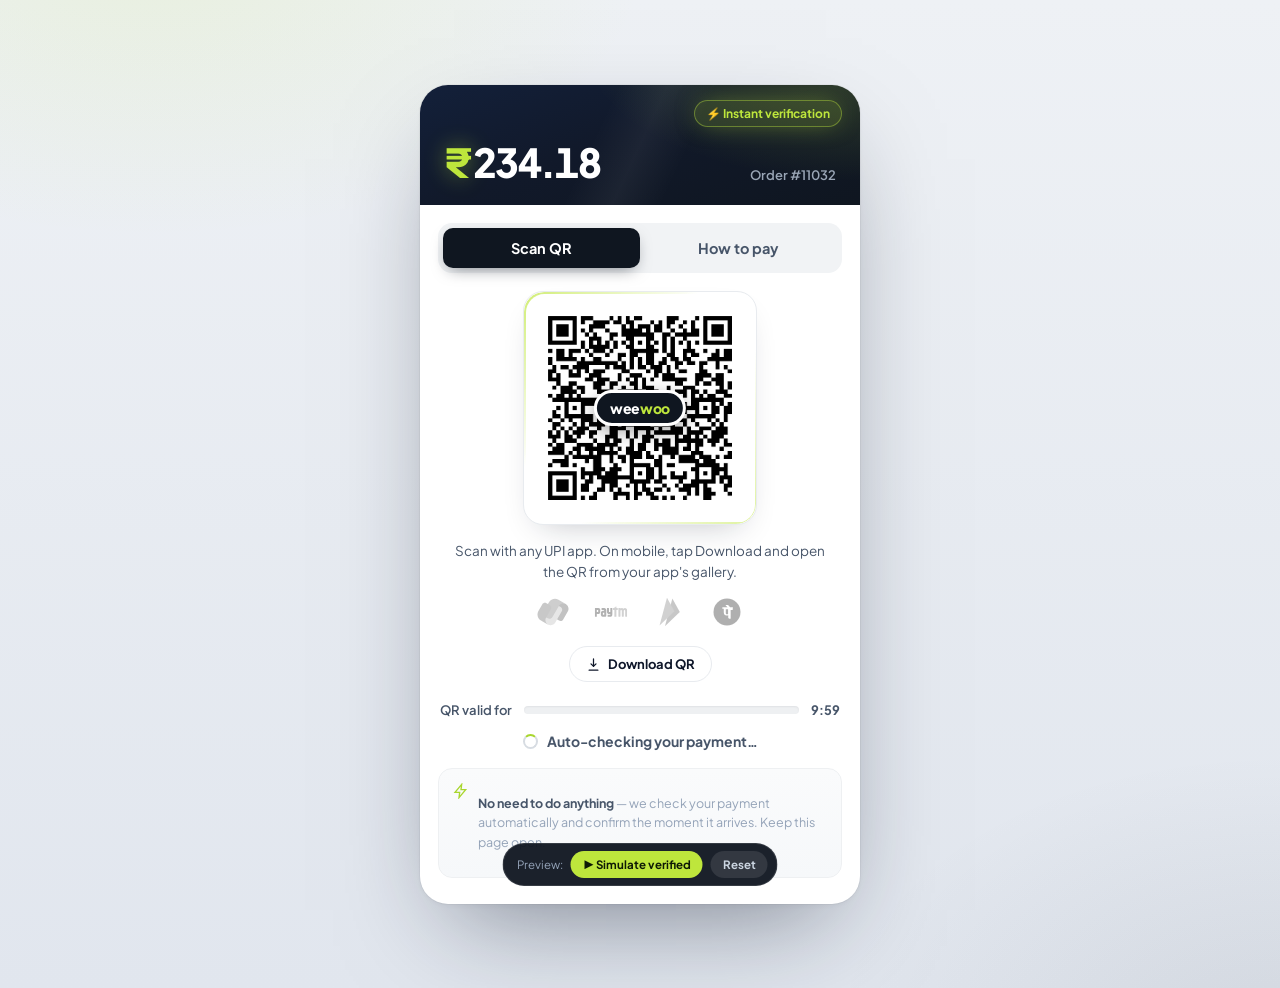
==== commit 3f4aafc4: "Add premium admin dashboard, rotating UPI icons, error logging - Admin dashboard (class-ww-imb-admin" ====
--- a/docs/imb/mockup/checkout-mockup.html
+++ b/docs/imb/mockup/checkout-mockup.html
@@ -1,12 +1,8 @@
 <!DOCTYPE html>
-<html lang="en">
-<head>
-<meta charset="utf-8">
-<meta name="viewport" content="width=device-width, initial-scale=1.0, viewport-fit=cover">
-<meta name="theme-color" content="#0f1620">
-<title>weewoo — Checkout</title>
-<link rel="preconnect" href="https://fonts.googleapis.com">
-<link rel="preconnect" href="https://fonts.gstatic.com" crossorigin>
+<html lang="en"><head>
+<meta charset="utf-8"><meta name="viewport" content="width=device-width, initial-scale=1.0, viewport-fit=cover">
+<meta name="theme-color" content="#0f1620"><title>weewoo — Checkout</title>
+<link rel="preconnect" href="https://fonts.googleapis.com"><link rel="preconnect" href="https://fonts.gstatic.com" crossorigin>
 <link href="https://fonts.googleapis.com/css2?family=Plus+Jakarta+Sans:wght@400;500;600;700;800&display=swap" rel="stylesheet">
 <style>:root{--lime:#bee63c;}
 /* WeeWoo Pay (IMB) — premium responsive UPI checkout (matches weewoo.in). */
@@ -76,6 +72,22 @@
 
 .ww-hint{text-align:center;color:var(--ink-soft);font-size:clamp(12.5px,3.4vw,13.5px);line-height:1.55;margin:clamp(12px,3.5vw,16px) 6px 12px}
 
+/* ---- auto-rotating UPI app icons ---- */
+.ww-upiapps{display:flex;align-items:center;justify-content:center;gap:clamp(14px,5vw,22px);margin:2px 0 16px}
+.ww-upiapp{width:clamp(30px,8vw,36px);height:clamp(30px,8vw,36px);display:grid;place-items:center;
+  filter:grayscale(1);opacity:.4;transform:scale(.9);transition:filter .35s,opacity .35s,transform .35s;
+  animation:ww-upicycle 6s infinite}
+.ww-upiapp svg{width:100%;height:100%}
+.ww-upiapp:nth-child(1){animation-delay:0s}
+.ww-upiapp:nth-child(2){animation-delay:1.5s}
+.ww-upiapp:nth-child(3){animation-delay:3s}
+.ww-upiapp:nth-child(4){animation-delay:4.5s}
+@keyframes ww-upicycle{
+  0%,100%{filter:grayscale(1);opacity:.4;transform:scale(.9)}
+  8%,17%{filter:grayscale(0);opacity:1;transform:scale(1.18)}
+  25%{filter:grayscale(1);opacity:.4;transform:scale(.9)}
+}
+
 /* ---- compact download (secondary) ---- */
 .ww-dl{display:flex;align-items:center;justify-content:center;gap:7px;width:fit-content;margin:0 auto;
   background:#fff;color:var(--ink);border:1.5px solid var(--line);border-radius:999px;
@@ -138,83 +150,40 @@
 .ww-demo{position:fixed;z-index:80;left:50%;bottom:14px;transform:translateX(-50%);display:flex;gap:8px;align-items:center;background:rgba(15,22,32,.95);border:1px solid rgba(255,255,255,.12);padding:7px 9px 7px 13px;border-radius:999px;font-size:11.5px;color:#94a3b8}
 .ww-demo button{font:inherit;font-weight:700;border:0;border-radius:999px;padding:6px 12px;cursor:pointer}
 .ww-demo .ok{background:#bee63c;color:#0e1a05}.ww-demo .re{background:rgba(255,255,255,.1);color:#cbd5e1}
-</style>
-</head>
+</style></head>
 <body class="ww-imb-body">
 <div class="ww-sheet">
-  <div class="ww-head">
-    <span class="ww-vpill">⚡ Instant verification</span>
-    <div class="ww-amt"><span class="rs">₹</span>234.18</div>
-    <div class="ww-ord">Order #11032</div>
+  <div class="ww-head"><span class="ww-vpill">⚡ Instant verification</span><div class="ww-amt"><span class="rs">₹</span>234.18</div><div class="ww-ord">Order #11032</div></div>
+  <div class="ww-bodyx">
+    <div class="ww-tabs" id="ww-tabs" data-active="scan"><span class="ww-tab-ind"></span>
+      <button class="ww-tab active" data-pane="scan">Scan QR</button><button class="ww-tab" data-pane="how">How to pay</button></div>
+    <div class="ww-pane active" id="ww-pane-scan">
+      <div class="ww-qr-card"><div id="ww-qr"><img alt="UPI QR" src="[data-uri]"></div><div class="ww-qr-logo"><span class="w">wee</span><span class="o">woo</span></div></div>
+      <p class="ww-hint">Scan with any UPI app. On mobile, tap Download and open the QR from your app's gallery.</p>
+      <div class="ww-upiapps">
+        <span class="ww-upiapp" title="Google Pay"><svg xmlns="http://www.w3.org/2000/svg" viewBox="0 0 48 48"><path fill="#e64a19" d="M42.858,11.975c-4.546-2.624-10.359-1.065-12.985,3.481L23.25,26.927c-1.916,3.312,0.551,4.47,3.301,6.119l6.372,3.678c2.158,1.245,4.914,0.506,6.158-1.649l6.807-11.789C48.176,19.325,46.819,14.262,42.858,11.975z"/><path fill="#fbc02d" d="M35.365,16.723l-6.372-3.678c-3.517-1.953-5.509-2.082-6.954,0.214l-9.398,16.275c-2.624,4.543-1.062,10.353,3.481,12.971c3.961,2.287,9.024,0.93,11.311-3.031l9.578-16.59C38.261,20.727,37.523,17.968,35.365,16.723z"/><path fill="#43a047" d="M36.591,8.356l-4.476-2.585c-4.95-2.857-11.28-1.163-14.137,3.787L9.457,24.317c-1.259,2.177-0.511,4.964,1.666,6.22l5.012,2.894c2.475,1.43,5.639,0.582,7.069-1.894l9.735-16.86c2.017-3.492,6.481-4.689,9.974-2.672L36.591,8.356z"/><path fill="#1e88e5" d="M19.189,13.781l-4.838-2.787c-2.158-1.242-4.914-0.506-6.158,1.646l-5.804,10.03c-2.857,4.936-1.163,11.252,3.787,14.101l3.683,2.121l4.467,2.573l1.939,1.115c-3.442-2.304-4.535-6.92-2.43-10.555l1.503-2.596l5.504-9.51C22.083,17.774,21.344,15.023,19.189,13.781z"/></svg></span>
+        <span class="ww-upiapp" title="Paytm"><svg xmlns="http://www.w3.org/2000/svg" viewBox="0 0 48 48"><path fill="#0d47a1" d="M5.446 18.01H.548c-.277 0-.502.167-.503.502L0 30.519c-.001.3.196.45.465.45.735 0 1.335 0 2.07 0C2.79 30.969 3 30.844 3 30.594 3 29.483 3 28.111 3 27l2.126.009c1.399-.092 2.335-.742 2.725-2.052.117-.393.14-.733.14-1.137l.11-2.862C7.999 18.946 6.949 18.181 5.446 18.01zM4.995 23.465C4.995 23.759 4.754 24 4.461 24H3v-3h1.461c.293 0 .534.24.534.535V23.465zM13.938 18h-3.423c-.26 0-.483.08-.483.351 0 .706 0 1.495 0 2.201C10.06 20.846 10.263 21 10.552 21h2.855c.594 0 .532.972 0 1H11.84C10.101 22 9 23.562 9 25.137c0 .42.005 1.406 0 1.863-.008.651-.014 1.311.112 1.899C9.336 29.939 10.235 31 11.597 31h4.228c.541 0 1.173-.474 1.173-1.101v-8.274C17.026 19.443 15.942 18.117 13.938 18zM14 27.55c0 .248-.202.45-.448.45h-1.105C12.201 28 12 27.798 12 27.55v-2.101C12 25.202 12.201 25 12.447 25h1.105C13.798 25 14 25.202 14 25.449V27.55zM18 18.594v5.608c.124 1.6 1.608 2.798 3.171 2.798h1.414c.597 0 .561.969 0 .969H19.49c-.339 0-.462.177-.462.476v2.152c0 .226.183.396.422.396h2.959c2.416 0 3.592-1.159 3.591-3.757v-8.84c0-.276-.175-.383-.342-.383h-2.302c-.224 0-.355.243-.355.422v5.218c0 .199-.111.316-.29.316H21.41c-.264 0-.409-.143-.409-.396v-5.058C21 18.218 20.88 18 20.552 18c-.778 0-1.442 0-2.22 0C18.067 18 18 18.263 18 18.594z"/><path fill="#00adee" d="M27.038 20.569v-2.138c0-.237.194-.431.43-.431H28c1.368-.285 1.851-.62 2.688-1.522.514-.557.966-.704 1.298-.113L32 18h1.569C33.807 18 34 18.194 34 18.431v2.138C34 20.805 33.806 21 33.569 21H32v9.569C32 30.807 31.806 31 31.57 31h-2.14C29.193 31 29 30.807 29 30.569V21h-1.531C27.234 21 27.038 20.806 27.038 20.569zM42.991 30.465c0 .294-.244.535-.539.535h-1.91c-.297 0-.54-.241-.54-.535v-6.623-1.871c0-1.284-2.002-1.284-2.002 0v8.494C38 30.759 37.758 31 37.461 31H35.54C35.243 31 35 30.759 35 30.465V18.537C35 18.241 35.243 18 35.54 18h1.976c.297 0 .539.241.539.537v.292c1.32-1.266 3.302-.973 4.416.228 2.097-2.405 5.69-.262 5.523 2.375 0 2.916-.026 6.093-.026 9.033 0 .294-.244.535-.538.535h-1.891C45.242 31 45 30.759 45 30.465c0-2.786 0-5.701 0-8.44 0-1.307-2-1.37-2 0v8.44z"/></svg></span>
+        <span class="ww-upiapp" title="BHIM UPI"><svg xmlns="http://www.w3.org/2000/svg" viewBox="0 0 48 48"><polygon fill="#388e3c" points="29,4 18,45 40,24"/><polygon fill="#f57c00" points="21,3 10,44 32,23"/></svg></span>
+        <span class="ww-upiapp" title="PhonePe"><svg xmlns="http://www.w3.org/2000/svg" viewBox="0 0 48 48"><circle cx="24" cy="24" r="20" fill="#5f259f"/><path fill="#fff" d="M33 18.4c0-.77-.63-1.4-1.4-1.4h-3.05l-2.5-2.86a1.78 1.78 0 0 0-1.5-.64l-2.2.3c-.36.05-.5.5-.22.74l2.66 2.32h-7.2a.7.7 0 0 0-.7.7v.93c0 .39.31.7.7.7h1.62v5.3c0 3.04 1.57 4.83 4.27 4.83.83 0 1.53-.1 2.36-.43v3.43c0 .96.78 1.74 1.74 1.74h1.3c.3 0 .54-.24.54-.54V21.2h2.43c.4 0 .64-.24.64-.64v-2.16zm-7.4 8.6c-.5.23-1.13.33-1.6.33-1.24 0-1.77-.63-1.77-2.03V19.9h3.37v7.1z"/></svg></span>
+      </div>
+      <button class="ww-dl" id="ww-dl"><svg viewBox="0 0 24 24" fill="none" stroke="currentColor" stroke-width="2" stroke-linecap="round" stroke-linejoin="round"><path d="M12 3v12m0 0l-4-4m4 4l4-4M5 21h14"/></svg> Download QR</button>
+      <div class="ww-valid"><span class="lbl">QR valid for</span><span class="track"><span class="fill" id="ww-fill"></span></span><span class="time" id="ww-time">10:00</span></div>
+      <div class="ww-autostatus" id="ww-status"><span class="ww-spin"></span> <span>Auto-checking your payment…</span></div>
+      <div class="ww-info"><svg viewBox="0 0 24 24" fill="none" stroke="currentColor" stroke-width="2"><path d="M13 2L3 14h7l-1 8 10-12h-7l1-8z"/></svg><p><b>No need to do anything</b> — we check your payment automatically and confirm the moment it arrives. Keep this page open.</p></div>
+    </div>
+    <div class="ww-pane" id="ww-pane-how"><div class="ww-steps">
+      <div class="ww-step"><span class="n"></span><span class="t"><b>Open any UPI app</b><span>Google Pay, PhonePe, Paytm, or BHIM.</span></span></div>
+      <div class="ww-step"><span class="n"></span><span class="t"><b>Scan the QR code</b><span>Or tap "Download QR" and pick it from your gallery.</span></span></div>
+      <div class="ww-step"><span class="n"></span><span class="t"><b>Pay ₹234.18</b><span>Confirm the payment in your UPI app.</span></span></div>
+      <div class="ww-step"><span class="n"></span><span class="t"><b>Done — we verify automatically</b><span>No waiting and nothing to click.</span></span></div>
+    </div></div>
   </div>
-
-  <div class="ww-bodyx">
-    <div class="ww-tabs" id="ww-tabs" data-active="scan">
-      <span class="ww-tab-ind"></span>
-      <button class="ww-tab active" data-pane="scan">Scan QR</button>
-      <button class="ww-tab" data-pane="how">How to pay</button>
-    </div>
-
-    <div class="ww-pane active" id="ww-pane-scan">
-      <div class="ww-qr-card">
-        <div id="ww-qr"><img alt="UPI QR" src="[data-uri]"></div>
-        <div class="ww-qr-logo"><span class="w">wee</span><span class="o">woo</span></div>
-      </div>
-
-      <p class="ww-hint">Scan with any UPI app. On mobile, tap Download and open the QR from your app's gallery.</p>
-
-      <button class="ww-dl" id="ww-dl">
-        <svg viewBox="0 0 24 24" fill="none" stroke="currentColor" stroke-width="2" stroke-linecap="round" stroke-linejoin="round"><path d="M12 3v12m0 0l-4-4m4 4l4-4M5 21h14"/></svg>
-        Download QR
-      </button>
-
-      <div class="ww-valid">
-        <span class="lbl">QR valid for</span>
-        <span class="track"><span class="fill" id="ww-fill"></span></span>
-        <span class="time" id="ww-time">10:00</span>
-      </div>
-
-      <div class="ww-autostatus" id="ww-status"><span class="ww-spin"></span> <span>Auto-checking your payment…</span></div>
-
-      <div class="ww-info">
-        <svg viewBox="0 0 24 24" fill="none" stroke="currentColor" stroke-width="2"><path d="M13 2L3 14h7l-1 8 10-12h-7l1-8z"/></svg>
-        <p><b>No need to do anything</b> — we check your payment automatically and confirm the moment it arrives. Keep this page open.</p>
-      </div>
-    </div>
-
-    <div class="ww-pane" id="ww-pane-how">
-      <div class="ww-steps">
-        <div class="ww-step"><span class="n"></span><span class="t"><b>Open any UPI app</b><span>Google Pay, PhonePe, Paytm, or BHIM.</span></span></div>
-        <div class="ww-step"><span class="n"></span><span class="t"><b>Scan the QR code</b><span>Or tap "Download QR" and pick it from your gallery.</span></span></div>
-        <div class="ww-step"><span class="n"></span><span class="t"><b>Pay ₹234.18</b><span>Confirm the payment in your UPI app.</span></span></div>
-        <div class="ww-step"><span class="n"></span><span class="t"><b>Done — we verify automatically</b><span>No waiting and nothing to click. Just keep this page open.</span></span></div>
-      </div>
-    </div>
-  </div>
-
-  <div class="ww-success" id="ww-success">
-    <div class="ic"><svg viewBox="0 0 24 24" fill="none" stroke="#0e1a05" stroke-width="3.5" stroke-linecap="round" stroke-linejoin="round"><path d="M5 13l4 4L19 7"/></svg></div>
-    <h2>Payment verified</h2>
-    <p>Redirecting to your order…</p>
-  </div>
+  <div class="ww-success" id="ww-success"><div class="ic"><svg viewBox="0 0 24 24" fill="none" stroke="#0e1a05" stroke-width="3.5" stroke-linecap="round" stroke-linejoin="round"><path d="M5 13l4 4L19 7"/></svg></div><h2>Payment verified</h2><p>Redirecting to your order…</p></div>
 </div>
-
-<div class="ww-demo">Preview:
-  <button class="ok" onclick="document.getElementById('ww-success').classList.add('show')">▶ Simulate verified</button>
-  <button class="re" onclick="document.getElementById('ww-success').classList.remove('show')">Reset</button>
-</div>
-
+<div class="ww-demo">Preview:<button class="ok" onclick="document.getElementById('ww-success').classList.add('show')">▶ Simulate verified</button><button class="re" onclick="document.getElementById('ww-success').classList.remove('show')">Reset</button></div>
 <script>
-var tabs=document.getElementById('ww-tabs');
-tabs.querySelectorAll('.ww-tab').forEach(function(b){b.addEventListener('click',function(){
-  tabs.querySelectorAll('.ww-tab').forEach(function(t){t.classList.remove('active')});
-  document.querySelectorAll('.ww-pane').forEach(function(p){p.classList.remove('active')});
-  b.classList.add('active');var p=b.getAttribute('data-pane');
-  document.getElementById('ww-pane-'+p).classList.add('active');tabs.setAttribute('data-active',p);
-})});
-var t=600,fill=document.getElementById('ww-fill'),time=document.getElementById('ww-time');
-setInterval(function(){if(t>0){t--;time.textContent=Math.floor(t/60)+':'+String(t%60).padStart(2,'0');fill.style.width=(t/600*100)+'%';}},1000);
+var tabs=document.getElementById('ww-tabs');tabs.querySelectorAll('.ww-tab').forEach(function(b){b.addEventListener('click',function(){tabs.querySelectorAll('.ww-tab').forEach(function(t){t.classList.remove('active')});document.querySelectorAll('.ww-pane').forEach(function(p){p.classList.remove('active')});b.classList.add('active');var p=b.getAttribute('data-pane');document.getElementById('ww-pane-'+p).classList.add('active');tabs.setAttribute('data-active',p);})});
+var t=600,fill=document.getElementById('ww-fill'),time=document.getElementById('ww-time');setInterval(function(){if(t>0){t--;time.textContent=Math.floor(t/60)+':'+String(t%60).padStart(2,'0');fill.style.width=(t/600*100)+'%';}},1000);
 document.getElementById('ww-dl').addEventListener('click',function(){alert('Downloads the QR image so mobile users can scan it from their gallery.');});
 </script>
-</body>
-</html>
+</body></html>
